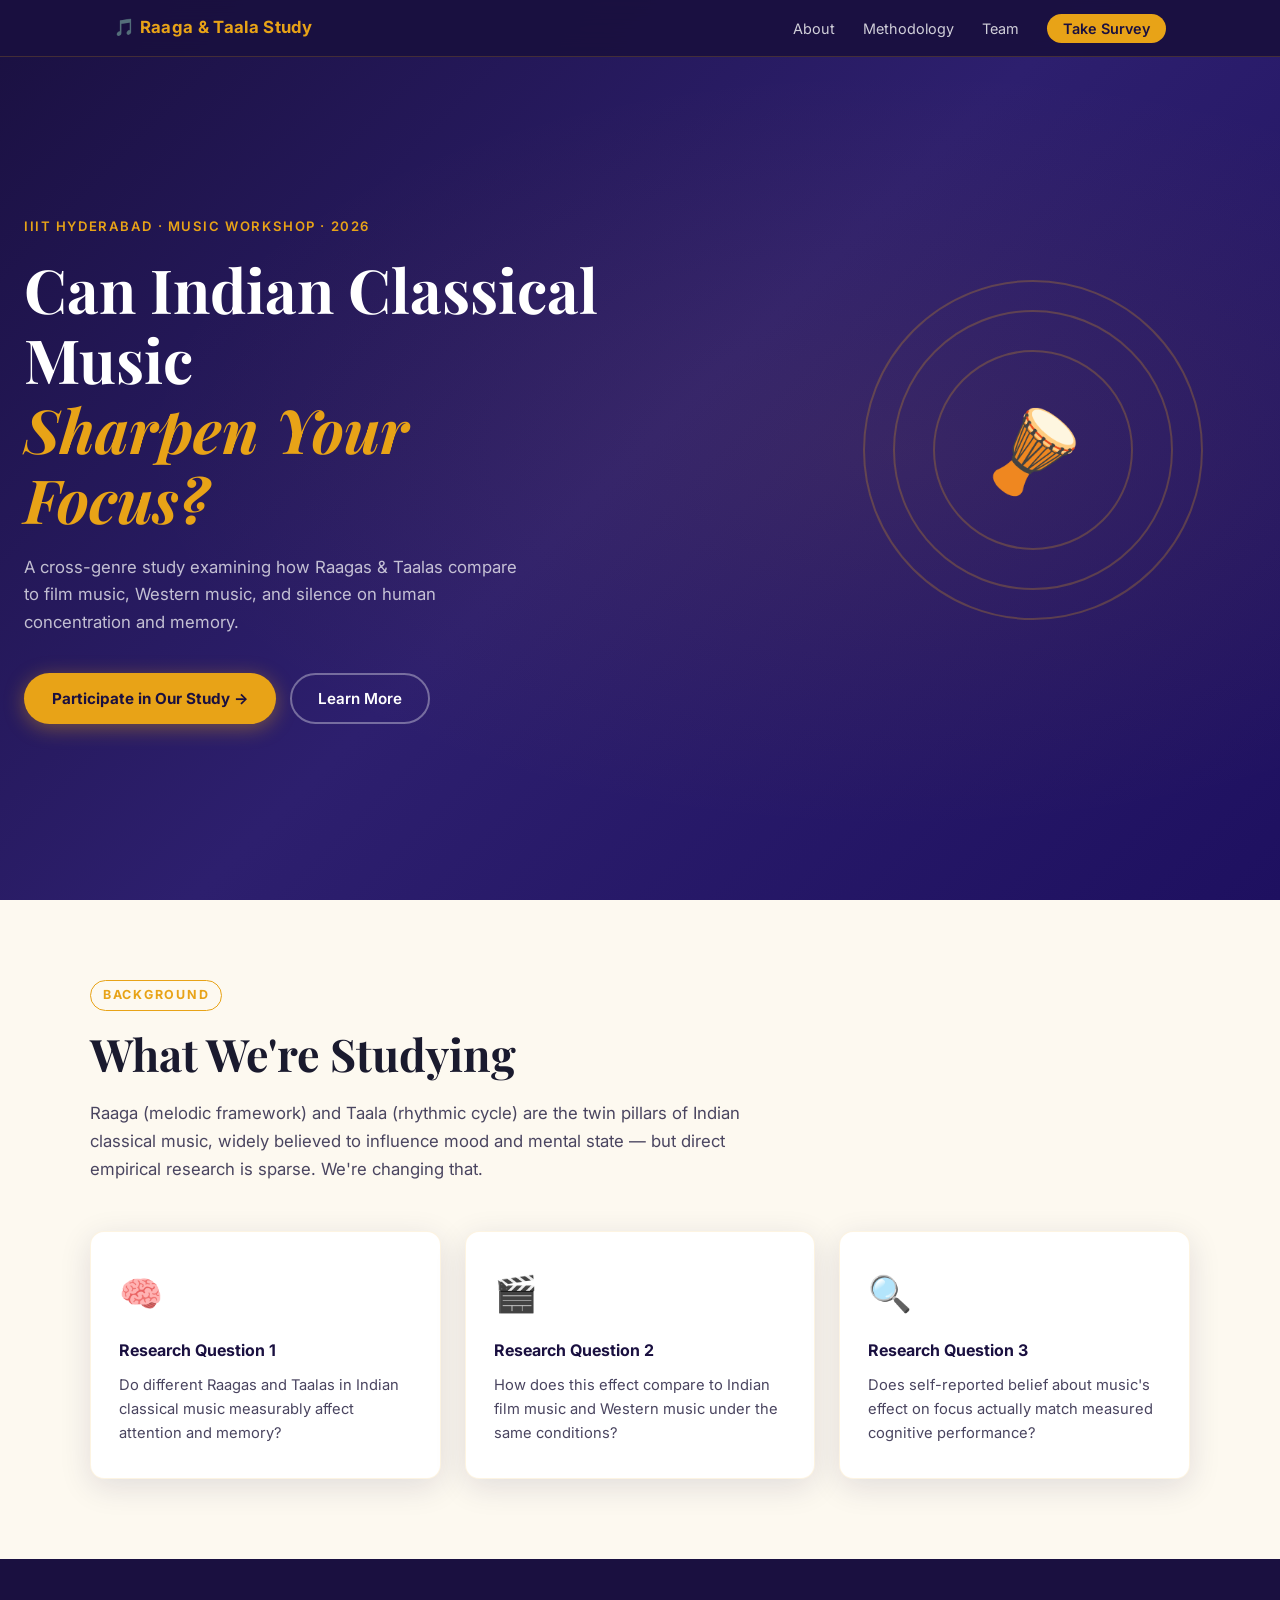
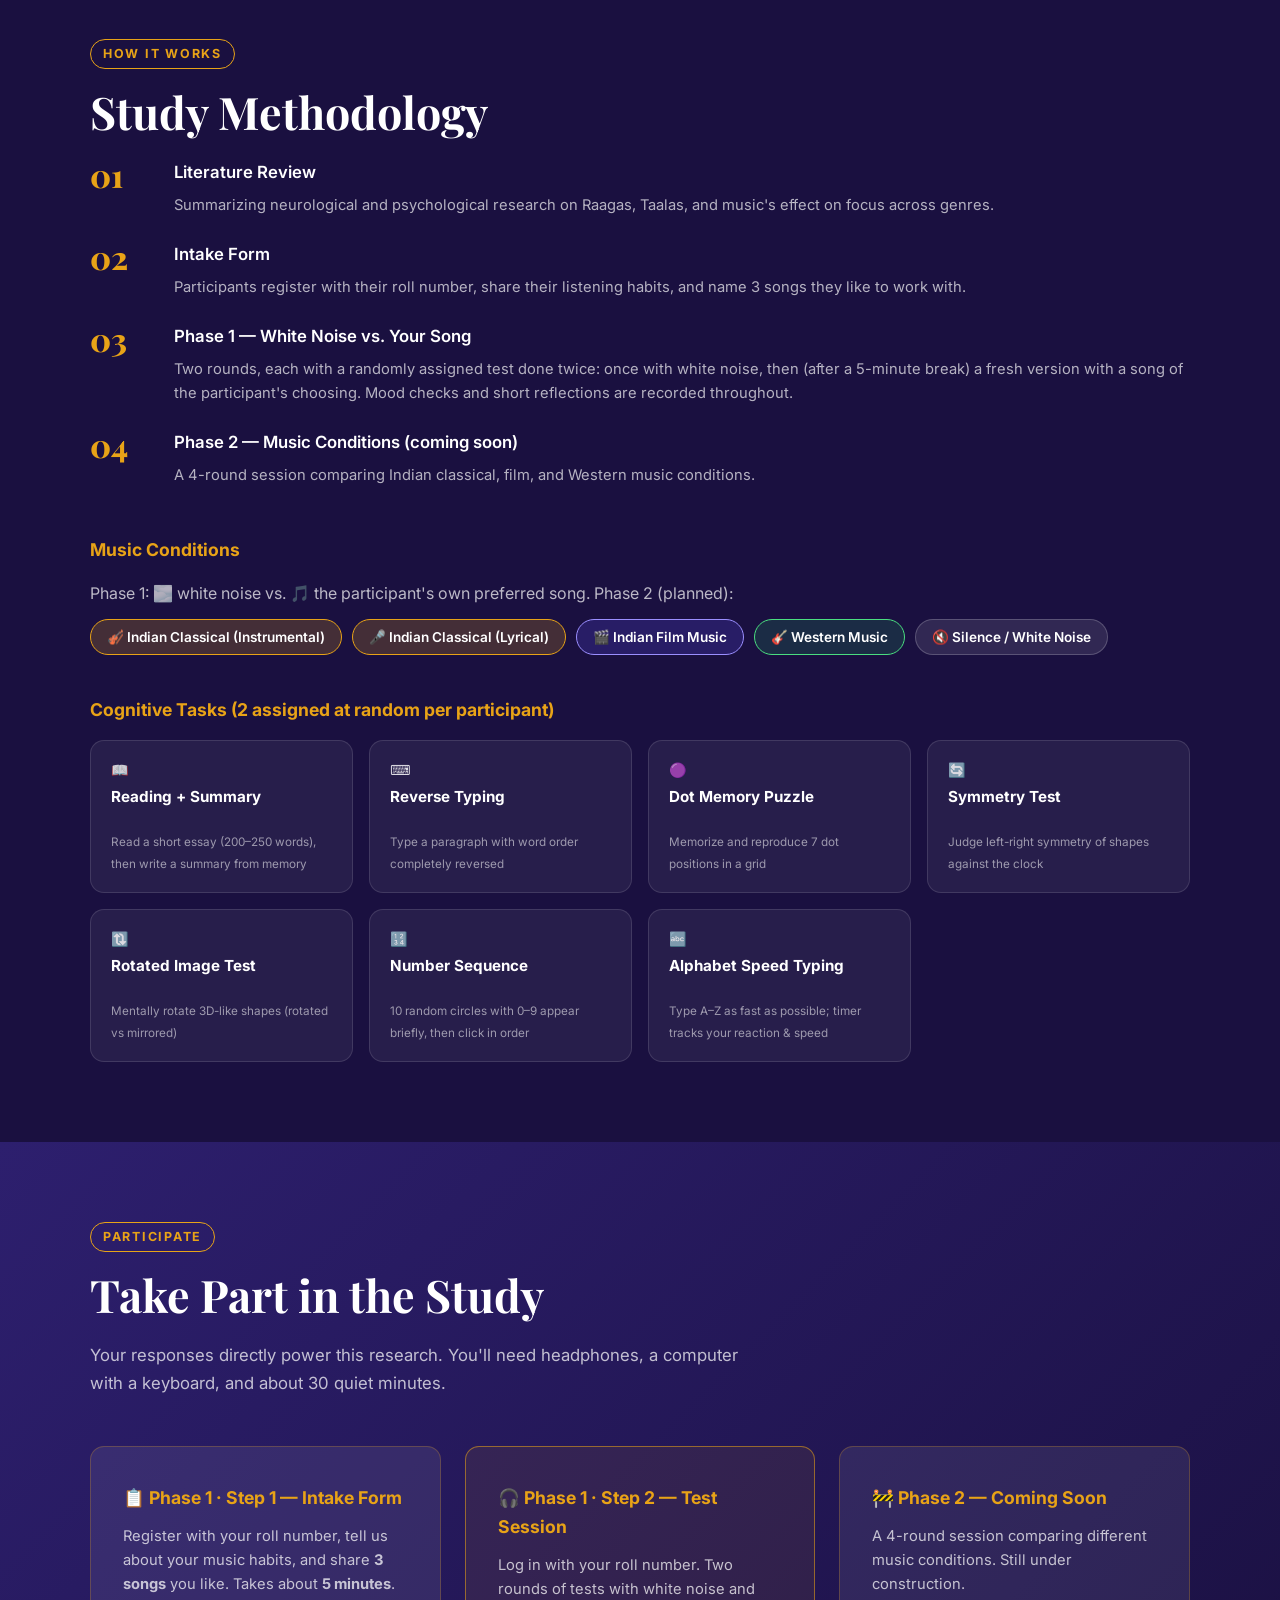
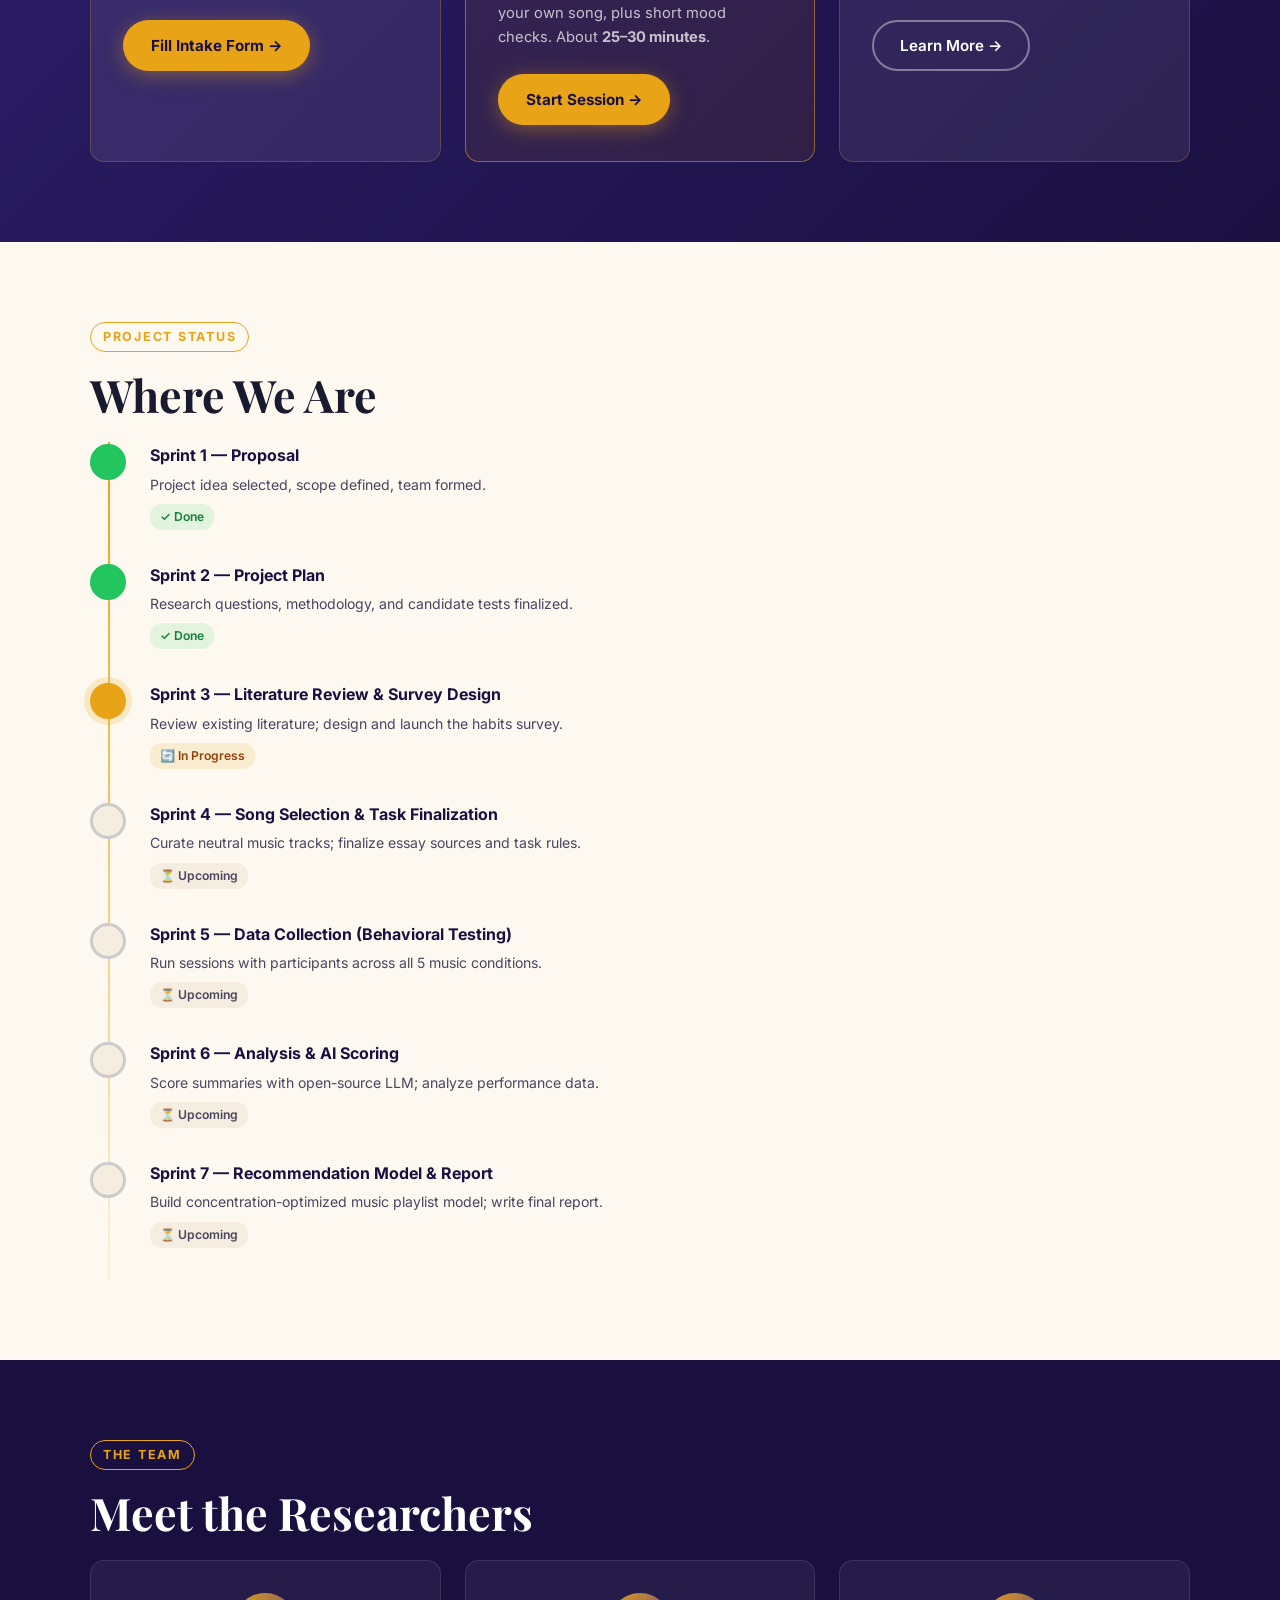
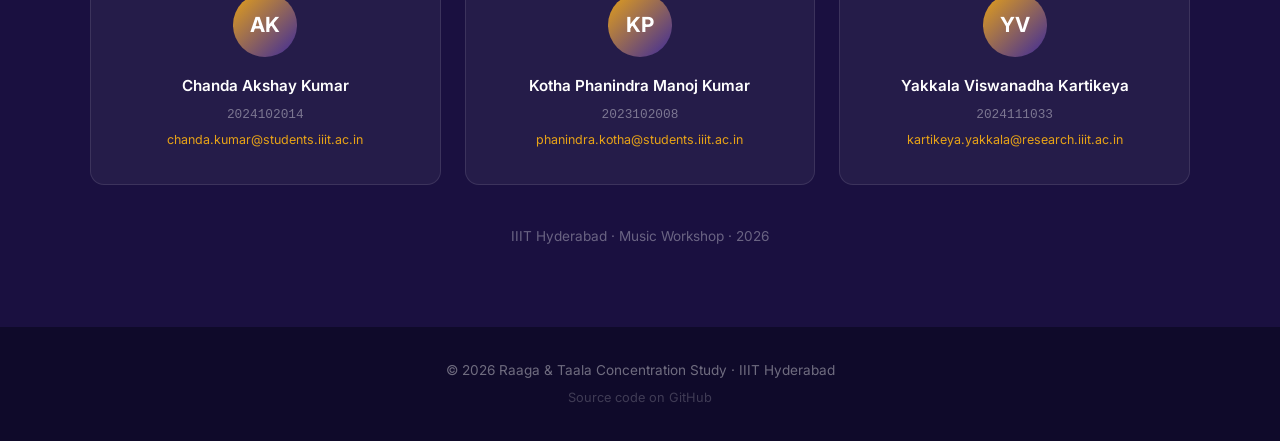
==== index.html @ f6e5bb6c "updated" ====
<!DOCTYPE html>
<html lang="en">
<head>
  <meta charset="UTF-8" />
  <meta name="viewport" content="width=device-width, initial-scale=1.0" />
  <title>Raaga & Taala — Music & Concentration Study</title>
  <link rel="stylesheet" href="style.css" />
  <link rel="preconnect" href="https://fonts.googleapis.com" />
  <link href="https://fonts.googleapis.com/css2?family=Inter:wght@300;400;500;600;700&family=Playfair+Display:ital,wght@0,700;1,400&display=swap" rel="stylesheet" />
</head>
<body>

  <!-- NAV -->
  <nav id="navbar">
    <div class="nav-inner">
      <span class="nav-logo">🎵 Raaga &amp; Taala Study</span>
      <ul class="nav-links">
        <li><a href="#about">About</a></li>
        <li><a href="#methodology">Methodology</a></li>
        <li><a href="#team">Team</a></li>
        <li><a href="#survey" class="btn-nav">Take Survey</a></li>
      </ul>
      <button class="hamburger" id="hamburger" aria-label="Toggle menu">☰</button>
    </div>
  </nav>

  <!-- HERO -->
  <header class="hero">
    <div class="hero-bg"></div>
    <div class="hero-content">
      <p class="hero-tag">IIIT Hyderabad · Music Workshop · 2026</p>
      <h1>Can Indian Classical Music<br><em>Sharpen Your Focus?</em></h1>
      <p class="hero-sub">A cross-genre study examining how Raagas &amp; Taalas compare to film music, Western music, and silence on human concentration and memory.</p>
      <div class="hero-btns">
        <a href="#survey" class="btn-primary">Participate in Our Study →</a>
        <a href="#about" class="btn-outline">Learn More</a>
      </div>
    </div>
    <div class="hero-visual">
      <div class="wave-ring r1"></div>
      <div class="wave-ring r2"></div>
      <div class="wave-ring r3"></div>
      <span class="hero-icon">🪘</span>
    </div>
  </header>

  <!-- ABOUT -->
  <section id="about" class="section section-light">
    <div class="container">
      <span class="section-tag">Background</span>
      <h2>What We're Studying</h2>
      <p class="section-intro">Raaga (melodic framework) and Taala (rhythmic cycle) are the twin pillars of Indian classical music, widely believed to influence mood and mental state — but direct empirical research is sparse. We're changing that.</p>
      <div class="cards-3">
        <div class="card">
          <div class="card-icon">🧠</div>
          <h3>Research Question 1</h3>
          <p>Do different Raagas and Taalas in Indian classical music measurably affect attention and memory?</p>
        </div>
        <div class="card">
          <div class="card-icon">🎬</div>
          <h3>Research Question 2</h3>
          <p>How does this effect compare to Indian film music and Western music under the same conditions?</p>
        </div>
        <div class="card">
          <div class="card-icon">🔍</div>
          <h3>Research Question 3</h3>
          <p>Does self-reported belief about music's effect on focus actually match measured cognitive performance?</p>
        </div>
      </div>
    </div>
  </section>

  <!-- METHODOLOGY -->
  <section id="methodology" class="section section-dark">
    <div class="container">
      <span class="section-tag">How It Works</span>
      <h2>Study Methodology</h2>
      <div class="method-steps">
        <div class="step">
          <div class="step-num">01</div>
          <div class="step-body">
            <h3>Literature Review</h3>
            <p>Summarizing neurological and psychological research on Raagas, Taalas, and music's effect on focus across genres.</p>
          </div>
        </div>
        <div class="step">
          <div class="step-num">02</div>
          <div class="step-body">
            <h3>Intake Form</h3>
            <p>Participants register with their roll number, share their listening habits, and name 3 songs they like to work with.</p>
          </div>
        </div>
        <div class="step">
          <div class="step-num">03</div>
          <div class="step-body">
            <h3>Phase 1 — White Noise vs. Your Song</h3>
            <p>Two rounds, each with a randomly assigned test done twice: once with white noise, then (after a 5-minute break) a fresh version with a song of the participant's choosing. Mood checks and short reflections are recorded throughout.</p>
          </div>
        </div>
        <div class="step">
          <div class="step-num">04</div>
          <div class="step-body">
            <h3>Phase 2 — Music Conditions (coming soon)</h3>
            <p>A 4-round session comparing Indian classical, film, and Western music conditions.</p>
          </div>
        </div>
      </div>

      <h3 class="sub-heading">Music Conditions</h3>
      <p style="opacity:0.7;margin-bottom:12px;">Phase 1: 🌫️ white noise vs. 🎵 the participant's own preferred song. Phase 2 (planned):</p>
      <div class="tags-row">
        <span class="tag tag-indian">🎻 Indian Classical (Instrumental)</span>
        <span class="tag tag-indian">🎤 Indian Classical (Lyrical)</span>
        <span class="tag tag-film">🎬 Indian Film Music</span>
        <span class="tag tag-western">🎸 Western Music</span>
        <span class="tag tag-silence">🔇 Silence / White Noise</span>
      </div>

      <h3 class="sub-heading">Cognitive Tasks (2 assigned at random per participant)</h3>
      <div class="tasks-grid">
        <div class="task-card">📖 <strong>Reading + Summary</strong><br><small>Read a short essay (200–250 words), then write a summary from memory</small></div>
        <div class="task-card">⌨️ <strong>Reverse Typing</strong><br><small>Type a paragraph with word order completely reversed</small></div>
        <div class="task-card">🟣 <strong>Dot Memory Puzzle</strong><br><small>Memorize and reproduce 7 dot positions in a grid</small></div>
        <div class="task-card">🔄 <strong>Symmetry Test</strong><br><small>Judge left-right symmetry of shapes against the clock</small></div>
        <div class="task-card">🔃 <strong>Rotated Image Test</strong><br><small>Mentally rotate 3D-like shapes (rotated vs mirrored)</small></div>
        <div class="task-card">🔢 <strong>Number Sequence</strong><br><small>10 random circles with 0–9 appear briefly, then click in order</small></div>
        <div class="task-card">🔤 <strong>Alphabet Speed Typing</strong><br><small>Type A–Z as fast as possible; timer tracks your reaction & speed</small></div>
      </div>
    </div>
  </section>

  <!-- SURVEY CTA -->
  <section id="survey" class="section section-accent">
    <div class="container">
      <span class="section-tag">Participate</span>
      <h2>Take Part in the Study</h2>
      <p class="section-intro">Your responses directly power this research. You'll need headphones, a computer with a keyboard, and about 30 quiet minutes.</p>
      <div class="survey-split">
        <div class="survey-box">
          <h3>📋 Phase 1 · Step 1 — Intake Form</h3>
          <p>Register with your roll number, tell us about your music habits, and share <strong>3 songs</strong> you like. Takes about <strong>5 minutes</strong>.</p>
          <a href="intake.html" class="btn-primary">Fill Intake Form →</a>
        </div>
        <div class="survey-box" style="border-color:rgba(232,163,23,0.55);background:rgba(232,163,23,0.08);">
          <h3>🎧 Phase 1 · Step 2 — Test Session</h3>
          <p>Log in with your roll number. Two rounds of tests with white noise and your own song, plus short mood checks. About <strong>25–30 minutes</strong>.</p>
          <a href="session.html" class="btn-primary">Start Session →</a>
        </div>
        <div class="survey-box">
          <h3>🚧 Phase 2 — Coming Soon</h3>
          <p>A 4-round session comparing different music conditions. Still under construction.</p>
          <a href="phase2.html" class="btn-outline">Learn More →</a>
        </div>
      </div>
    </div>
  </section>

  <!-- PROGRESS / TIMELINE -->
  <section id="progress" class="section section-light">
    <div class="container">
      <span class="section-tag">Project Status</span>
      <h2>Where We Are</h2>
      <div class="timeline">
        <div class="tl-item done">
          <div class="tl-dot"></div>
          <div class="tl-content">
            <h4>Sprint 1 — Proposal</h4>
            <p>Project idea selected, scope defined, team formed.</p>
            <span class="tl-badge done-badge">✓ Done</span>
          </div>
        </div>
        <div class="tl-item done">
          <div class="tl-dot"></div>
          <div class="tl-content">
            <h4>Sprint 2 — Project Plan</h4>
            <p>Research questions, methodology, and candidate tests finalized.</p>
            <span class="tl-badge done-badge">✓ Done</span>
          </div>
        </div>
        <div class="tl-item active">
          <div class="tl-dot"></div>
          <div class="tl-content">
            <h4>Sprint 3 — Literature Review &amp; Survey Design</h4>
            <p>Review existing literature; design and launch the habits survey.</p>
            <span class="tl-badge active-badge">🔄 In Progress</span>
          </div>
        </div>
        <div class="tl-item">
          <div class="tl-dot"></div>
          <div class="tl-content">
            <h4>Sprint 4 — Song Selection &amp; Task Finalization</h4>
            <p>Curate neutral music tracks; finalize essay sources and task rules.</p>
            <span class="tl-badge">⏳ Upcoming</span>
          </div>
        </div>
        <div class="tl-item">
          <div class="tl-dot"></div>
          <div class="tl-content">
            <h4>Sprint 5 — Data Collection (Behavioral Testing)</h4>
            <p>Run sessions with participants across all 5 music conditions.</p>
            <span class="tl-badge">⏳ Upcoming</span>
          </div>
        </div>
        <div class="tl-item">
          <div class="tl-dot"></div>
          <div class="tl-content">
            <h4>Sprint 6 — Analysis &amp; AI Scoring</h4>
            <p>Score summaries with open-source LLM; analyze performance data.</p>
            <span class="tl-badge">⏳ Upcoming</span>
          </div>
        </div>
        <div class="tl-item">
          <div class="tl-dot"></div>
          <div class="tl-content">
            <h4>Sprint 7 — Recommendation Model &amp; Report</h4>
            <p>Build concentration-optimized music playlist model; write final report.</p>
            <span class="tl-badge">⏳ Upcoming</span>
          </div>
        </div>
      </div>
    </div>
  </section>

  <!-- TEAM -->
  <section id="team" class="section section-dark">
    <div class="container">
      <span class="section-tag">The Team</span>
      <h2>Meet the Researchers</h2>
      <div class="team-grid">
        <div class="team-card">
          <div class="team-avatar">AK</div>
          <h3>Chanda Akshay Kumar</h3>
          <p class="team-id">2024102014</p>
          <a href="mailto:chanda.kumar@students.iiit.ac.in" class="team-mail">chanda.kumar@students.iiit.ac.in</a>
        </div>
        <div class="team-card">
          <div class="team-avatar">KP</div>
          <h3>Kotha Phanindra Manoj Kumar</h3>
          <p class="team-id">2023102008</p>
          <a href="mailto:phanindra.kotha@students.iiit.ac.in" class="team-mail">phanindra.kotha@students.iiit.ac.in</a>
        </div>
        <div class="team-card">
          <div class="team-avatar">YV</div>
          <h3>Yakkala Viswanadha Kartikeya</h3>
          <p class="team-id">2024111033</p>
          <a href="mailto:kartikeya.yakkala@research.iiit.ac.in" class="team-mail">kartikeya.yakkala@research.iiit.ac.in</a>
        </div>
      </div>
      <p class="affiliation">IIIT Hyderabad · Music Workshop · 2026</p>
    </div>
  </section>

  <!-- FOOTER -->
  <footer>
    <p>© 2026 Raaga &amp; Taala Concentration Study · IIIT Hyderabad</p>
    <p style="margin-top:6px;opacity:0.5;font-size:0.8rem;">Source code on <a href="https://github.com/akshaybunny18/raaga-taala-study" style="color:inherit">GitHub</a></p>
  </footer>

  <script src="main.js"></script>
</body>
</html>
---- style.css ----
/* ===============================================================
   Raaga & Taala Study — Main Stylesheet
   =============================================================== */

:root {
  --gold: #e8a317;
  --gold-light: #f5c842;
  --indigo: #1a1040;
  --indigo-mid: #2d1f6e;
  --indigo-light: #3d2a9a;
  --cream: #fdf9f0;
  --cream2: #f5ede0;
  --text-dark: #1a1a2e;
  --text-mid: #4a4560;
  --text-light: #8a8aaa;
  --white: #ffffff;
  --success: #22c55e;
  --radius: 14px;
  --shadow: 0 8px 32px rgba(26,16,64,0.12);
}

*, *::before, *::after { box-sizing: border-box; margin: 0; padding: 0; }

html { scroll-behavior: smooth; }

body {
  font-family: 'Inter', system-ui, sans-serif;
  background: var(--cream);
  color: var(--text-dark);
  line-height: 1.65;
  overflow-x: hidden;
}

/* ---- NAV ---- */
#navbar {
  position: fixed; top: 0; left: 0; right: 0; z-index: 1000;
  background: rgba(26,16,64,0.95);
  backdrop-filter: blur(12px);
  border-bottom: 1px solid rgba(232,163,23,0.2);
}
.nav-inner {
  max-width: 1100px; margin: 0 auto;
  display: flex; align-items: center; justify-content: space-between;
  padding: 14px 24px;
}
.nav-logo { color: var(--gold); font-weight: 700; font-size: 1.05rem; letter-spacing: 0.02em; }
.nav-links { display: flex; gap: 28px; list-style: none; }
.nav-links a { color: rgba(255,255,255,0.8); text-decoration: none; font-size: 0.9rem; transition: color 0.2s; }
.nav-links a:hover { color: var(--gold); }
.btn-nav {
  background: var(--gold); color: var(--indigo) !important;
  padding: 6px 16px; border-radius: 20px; font-weight: 600;
}
.btn-nav:hover { background: var(--gold-light) !important; }
.hamburger { display: none; background: none; border: none; color: white; font-size: 1.5rem; cursor: pointer; }

/* ---- HERO ---- */
.hero {
  min-height: 100vh;
  display: flex; align-items: center;
  background: linear-gradient(135deg, var(--indigo) 0%, var(--indigo-mid) 50%, #1e1060 100%);
  padding: 100px 24px 60px;
  position: relative; overflow: hidden;
}
.hero-bg {
  position: absolute; inset: 0;
  background: radial-gradient(ellipse at 70% 50%, rgba(232,163,23,0.08) 0%, transparent 60%);
}
.hero-content { max-width: 580px; position: relative; z-index: 2; }
.hero-tag { color: var(--gold); font-size: 0.82rem; font-weight: 600; letter-spacing: 0.12em; text-transform: uppercase; margin-bottom: 16px; }
.hero h1 {
  font-family: 'Playfair Display', serif;
  font-size: clamp(2.4rem, 5vw, 3.8rem);
  color: var(--white); line-height: 1.15; margin-bottom: 20px;
}
.hero h1 em { color: var(--gold); font-style: italic; }
.hero-sub { color: rgba(255,255,255,0.72); font-size: 1.05rem; margin-bottom: 36px; max-width: 500px; }
.hero-btns { display: flex; gap: 14px; flex-wrap: wrap; }
.btn-primary {
  display: inline-block;
  background: var(--gold); color: var(--indigo);
  padding: 13px 28px; border-radius: 40px;
  font-weight: 700; text-decoration: none; font-size: 0.95rem;
  transition: transform 0.2s, box-shadow 0.2s;
  box-shadow: 0 4px 20px rgba(232,163,23,0.4);
}
.btn-primary:hover { transform: translateY(-2px); box-shadow: 0 8px 30px rgba(232,163,23,0.5); }
.btn-outline {
  display: inline-block;
  border: 2px solid rgba(255,255,255,0.35); color: var(--white);
  padding: 11px 26px; border-radius: 40px;
  font-weight: 600; text-decoration: none; font-size: 0.95rem;
  transition: border-color 0.2s, background 0.2s;
}
.btn-outline:hover { border-color: var(--gold); background: rgba(232,163,23,0.1); }

/* Animated rings */
.hero-visual {
  position: absolute; right: 6%; top: 50%; transform: translateY(-50%);
  width: 340px; height: 340px;
  display: flex; align-items: center; justify-content: center;
  z-index: 1;
}
.wave-ring {
  position: absolute; border-radius: 50%; border: 2px solid rgba(232,163,23,0.25);
  animation: pulse 3s ease-in-out infinite;
}
.r1 { width: 200px; height: 200px; animation-delay: 0s; }
.r2 { width: 280px; height: 280px; animation-delay: 0.8s; }
.r3 { width: 340px; height: 340px; animation-delay: 1.6s; }
@keyframes pulse {
  0%, 100% { opacity: 0.6; transform: scale(1); }
  50% { opacity: 0.2; transform: scale(1.04); }
}
.hero-icon { font-size: 5rem; position: relative; z-index: 2; }

/* ---- SECTIONS ---- */
.section { padding: 80px 24px; }
.section-light { background: var(--cream); }
.section-dark { background: var(--indigo); color: var(--white); }
.section-accent { background: linear-gradient(135deg, var(--indigo-mid), var(--indigo)); color: var(--white); }
.container { max-width: 1100px; margin: 0 auto; }

.section-tag {
  display: inline-block;
  color: var(--gold); font-size: 0.78rem; font-weight: 700;
  letter-spacing: 0.14em; text-transform: uppercase;
  border: 1px solid var(--gold); padding: 4px 12px; border-radius: 20px;
  margin-bottom: 16px;
}
h2 {
  font-family: 'Playfair Display', serif;
  font-size: clamp(1.8rem, 3.5vw, 2.8rem);
  margin-bottom: 20px; line-height: 1.2;
}
.section-dark h2, .section-accent h2 { color: var(--white); }
.section-intro { font-size: 1.05rem; color: var(--text-mid); max-width: 680px; margin-bottom: 48px; }
.section-dark .section-intro, .section-accent .section-intro { color: rgba(255,255,255,0.72); }

/* ---- CARDS ---- */
.cards-3 { display: grid; grid-template-columns: repeat(auto-fit, minmax(260px,1fr)); gap: 24px; }
.card {
  background: var(--white); border-radius: var(--radius);
  padding: 32px 28px; box-shadow: var(--shadow);
  transition: transform 0.2s, box-shadow 0.2s;
  border: 1px solid rgba(232,163,23,0.12);
}
.card:hover { transform: translateY(-4px); box-shadow: 0 16px 48px rgba(26,16,64,0.16); }
.card-icon { font-size: 2.2rem; margin-bottom: 14px; }
.card h3 { font-size: 1rem; font-weight: 700; margin-bottom: 10px; color: var(--indigo); }
.card p { font-size: 0.92rem; color: var(--text-mid); }

/* ---- METHODOLOGY ---- */
.method-steps { display: flex; flex-direction: column; gap: 24px; margin-bottom: 48px; }
.step { display: flex; gap: 24px; align-items: flex-start; }
.step-num {
  font-size: 2rem; font-weight: 800; color: var(--gold);
  font-family: 'Playfair Display', serif; min-width: 60px; line-height: 1;
}
.step-body h3 { color: var(--white); font-size: 1.05rem; margin-bottom: 6px; font-weight: 600; }
.step-body p { color: rgba(255,255,255,0.68); font-size: 0.92rem; }
.sub-heading { font-size: 1.1rem; font-weight: 700; color: var(--gold); margin-bottom: 16px; margin-top: 40px; }

/* Tags row */
.tags-row { display: flex; flex-wrap: wrap; gap: 10px; margin-bottom: 12px; }
.tag {
  padding: 6px 16px; border-radius: 20px; font-size: 0.85rem;
  font-weight: 600; border: 1px solid rgba(255,255,255,0.2);
  color: var(--white);
}
.tag-indian { background: rgba(232,163,23,0.2); border-color: var(--gold); }
.tag-film { background: rgba(96,80,255,0.2); border-color: #9b8fff; }
.tag-western { background: rgba(34,197,94,0.15); border-color: #4ade80; }
.tag-silence { background: rgba(255,255,255,0.1); }

/* Tasks grid */
.tasks-grid { display: grid; grid-template-columns: repeat(auto-fit, minmax(220px,1fr)); gap: 16px; }
.task-card {
  background: rgba(255,255,255,0.06); border: 1px solid rgba(255,255,255,0.12);
  border-radius: var(--radius); padding: 18px 20px;
  color: rgba(255,255,255,0.85); font-size: 0.88rem; line-height: 1.55;
}
.task-card strong { display: block; margin-top: 4px; color: var(--white); font-size: 0.95rem; }
.task-card small { color: rgba(255,255,255,0.55); }

/* ---- SURVEY SECTION ---- */
.survey-split { display: grid; grid-template-columns: repeat(auto-fit, minmax(300px,1fr)); gap: 24px; margin-top: 32px; }
.survey-box {
  background: rgba(255,255,255,0.08); border: 1px solid rgba(232,163,23,0.25);
  border-radius: var(--radius); padding: 36px 32px;
}
.survey-box h3 { color: var(--gold); font-size: 1.1rem; margin-bottom: 12px; }
.survey-box p { color: rgba(255,255,255,0.72); font-size: 0.92rem; margin-bottom: 24px; }
.survey-box .btn-outline { border-color: rgba(255,255,255,0.4); }

/* ---- TIMELINE ---- */
.timeline { display: flex; flex-direction: column; gap: 0; position: relative; }
.timeline::before {
  content: ''; position: absolute; left: 18px; top: 0; bottom: 0;
  width: 2px; background: linear-gradient(to bottom, var(--gold), rgba(232,163,23,0.1));
}
.tl-item { display: flex; gap: 24px; padding: 0 0 32px 0; position: relative; }
.tl-dot {
  width: 36px; height: 36px; border-radius: 50%; flex-shrink: 0;
  background: var(--cream2); border: 3px solid #ccc;
  position: relative; z-index: 1; margin-top: 2px;
}
.tl-item.done .tl-dot { background: var(--success); border-color: var(--success); }
.tl-item.active .tl-dot { background: var(--gold); border-color: var(--gold); box-shadow: 0 0 0 6px rgba(232,163,23,0.2); }
.tl-content h4 { font-size: 1rem; font-weight: 700; color: var(--indigo); margin-bottom: 4px; }
.tl-content p { font-size: 0.88rem; color: var(--text-mid); }
.tl-badge {
  display: inline-block; margin-top: 8px;
  font-size: 0.76rem; font-weight: 600; padding: 3px 10px; border-radius: 12px;
  background: var(--cream2); color: var(--text-mid);
}
.done-badge { background: rgba(34,197,94,0.12); color: #15803d; }
.active-badge { background: rgba(232,163,23,0.15); color: #92400e; }

/* ---- TEAM ---- */
.team-grid { display: grid; grid-template-columns: repeat(auto-fit, minmax(220px,1fr)); gap: 24px; margin-top: 16px; }
.team-card {
  background: rgba(255,255,255,0.05); border: 1px solid rgba(255,255,255,0.1);
  border-radius: var(--radius); padding: 32px 24px; text-align: center;
  transition: transform 0.2s, background 0.2s;
}
.team-card:hover { transform: translateY(-4px); background: rgba(255,255,255,0.09); }
.team-avatar {
  width: 64px; height: 64px; border-radius: 50%;
  background: linear-gradient(135deg, var(--gold), var(--indigo-light));
  color: var(--white); font-weight: 700; font-size: 1.3rem;
  display: flex; align-items: center; justify-content: center;
  margin: 0 auto 16px;
}
.team-card h3 { color: var(--white); font-size: 0.95rem; font-weight: 600; margin-bottom: 6px; }
.team-id { color: rgba(255,255,255,0.4); font-size: 0.8rem; font-family: monospace; }
.team-mail { color: var(--gold); font-size: 0.78rem; text-decoration: none; word-break: break-all; }
.team-mail:hover { text-decoration: underline; }
.affiliation { text-align: center; margin-top: 40px; color: rgba(255,255,255,0.35); font-size: 0.85rem; }

/* ---- FOOTER ---- */
footer {
  background: #0f0a2a; color: rgba(255,255,255,0.4);
  text-align: center; padding: 32px 24px; font-size: 0.85rem;
}
footer a { color: var(--gold); text-decoration: none; }

/* ---- FORM PAGES ---- */
.form-page {
  min-height: 100vh;
  background: linear-gradient(135deg, var(--indigo) 0%, var(--indigo-mid) 100%);
  padding: 100px 24px 60px;
}
.form-container {
  max-width: 720px; margin: 0 auto;
  background: var(--white); border-radius: 20px;
  padding: 48px 48px; box-shadow: 0 24px 80px rgba(0,0,0,0.3);
}
.form-header { text-align: center; margin-bottom: 40px; }
.form-header .section-tag { margin-bottom: 12px; }
.form-header h2 { font-family: 'Playfair Display', serif; font-size: 2rem; color: var(--indigo); }
.form-header p { color: var(--text-mid); font-size: 0.92rem; margin-top: 8px; }

.form-group { margin-bottom: 28px; }
.form-group label {
  display: block; font-weight: 600; font-size: 0.92rem;
  color: var(--text-dark); margin-bottom: 10px;
}
.form-group .hint { font-size: 0.8rem; color: var(--text-light); font-weight: 400; display: block; margin-top: 2px; }
.form-group input[type="text"],
.form-group input[type="email"],
.form-group input[type="url"],
.form-group input[type="number"],
.form-group select,
.form-group textarea {
  width: 100%; padding: 12px 16px; border: 1.5px solid #e0ddf0;
  border-radius: 10px; font-family: inherit; font-size: 0.9rem;
  color: var(--text-dark); background: #fafafe;
  transition: border-color 0.2s, box-shadow 0.2s; outline: none;
}
.form-group input:focus, .form-group select:focus, .form-group textarea:focus {
  border-color: var(--indigo-light); box-shadow: 0 0 0 3px rgba(61,42,154,0.1);
}
.form-group textarea { min-height: 90px; resize: vertical; }

/* Radio / checkbox groups */
.radio-group, .checkbox-group { display: flex; flex-direction: column; gap: 10px; }
.radio-group label, .checkbox-group label {
  display: flex; align-items: center; gap: 10px;
  font-weight: 400; cursor: pointer; padding: 10px 14px;
  border: 1.5px solid #e0ddf0; border-radius: 10px;
  transition: border-color 0.2s, background 0.2s;
}
.radio-group label:hover, .checkbox-group label:hover { border-color: var(--indigo-light); background: rgba(61,42,154,0.04); }
.radio-group input, .checkbox-group input { accent-color: var(--indigo-light); width: 16px; height: 16px; }

/* Likert / slider */
.likert { display: flex; align-items: center; gap: 12px; }
.likert input[type="range"] { flex: 1; accent-color: var(--gold); }
.likert-labels { display: flex; justify-content: space-between; font-size: 0.78rem; color: var(--text-light); margin-top: 4px; }

/* Submit button */
.form-submit { text-align: center; margin-top: 36px; }
.btn-submit {
  background: var(--indigo); color: var(--white);
  border: none; padding: 14px 40px; border-radius: 40px;
  font-family: inherit; font-size: 1rem; font-weight: 700; cursor: pointer;
  transition: background 0.2s, transform 0.2s;
}
.btn-submit:hover { background: var(--indigo-light); transform: translateY(-2px); }

/* Success message */
.success-msg {
  display: none; background: rgba(34,197,94,0.1); border: 1px solid var(--success);
  border-radius: var(--radius); padding: 20px 24px; text-align: center;
  color: #15803d; font-weight: 600; margin-top: 24px;
}

/* ---- RESPONSIVE ---- */
@media (max-width: 768px) {
  .nav-links { display: none; }
  .hamburger { display: block; }
  .nav-links.open {
    display: flex; flex-direction: column; gap: 12px;
    position: fixed; top: 60px; left: 0; right: 0;
    background: var(--indigo); padding: 20px 24px;
    border-bottom: 1px solid rgba(232,163,23,0.2);
  }
  .hero { flex-direction: column; text-align: center; }
  .hero-visual { position: relative; transform: none; top: auto; right: auto; margin-top: 40px; width: 200px; height: 200px; }
  .r1 { width: 120px; height: 120px; }
  .r2 { width: 160px; height: 160px; }
  .r3 { width: 200px; height: 200px; }
  .hero-btns { justify-content: center; }
  .form-container { padding: 28px 20px; }
}
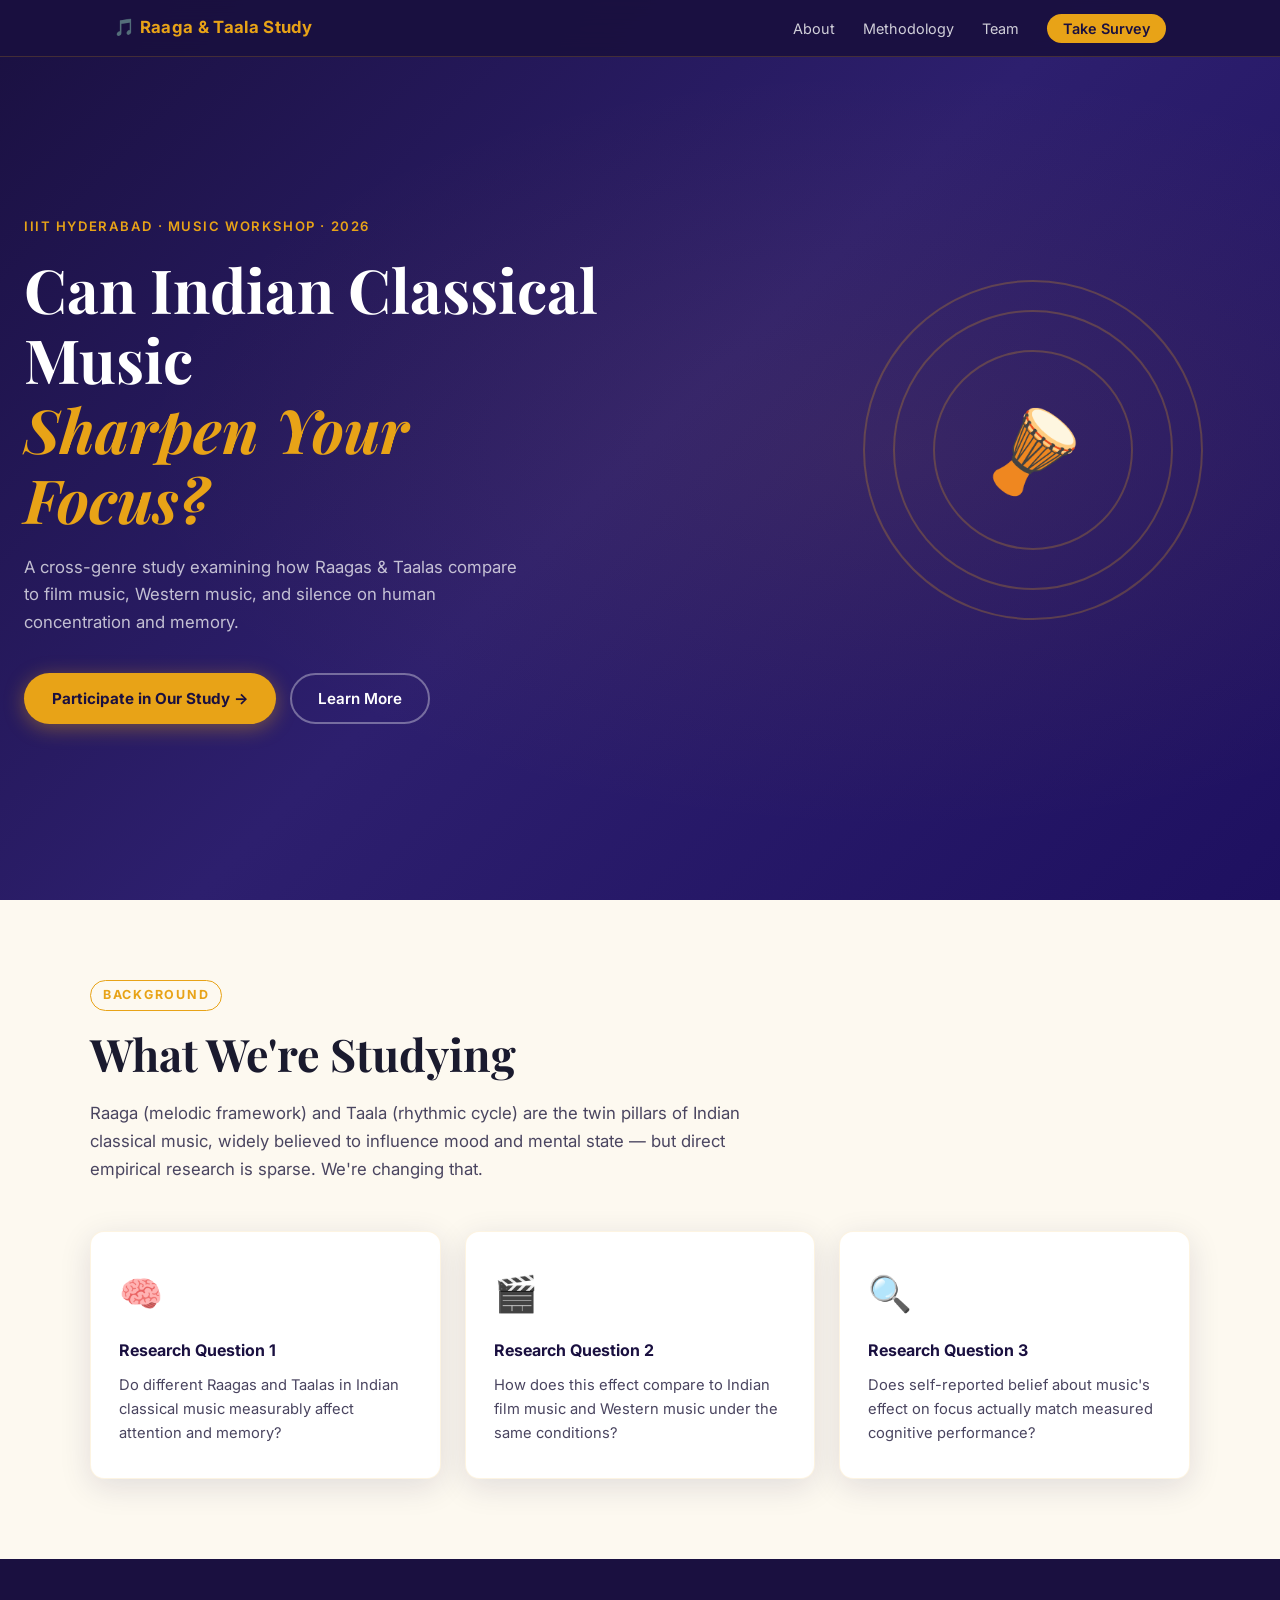
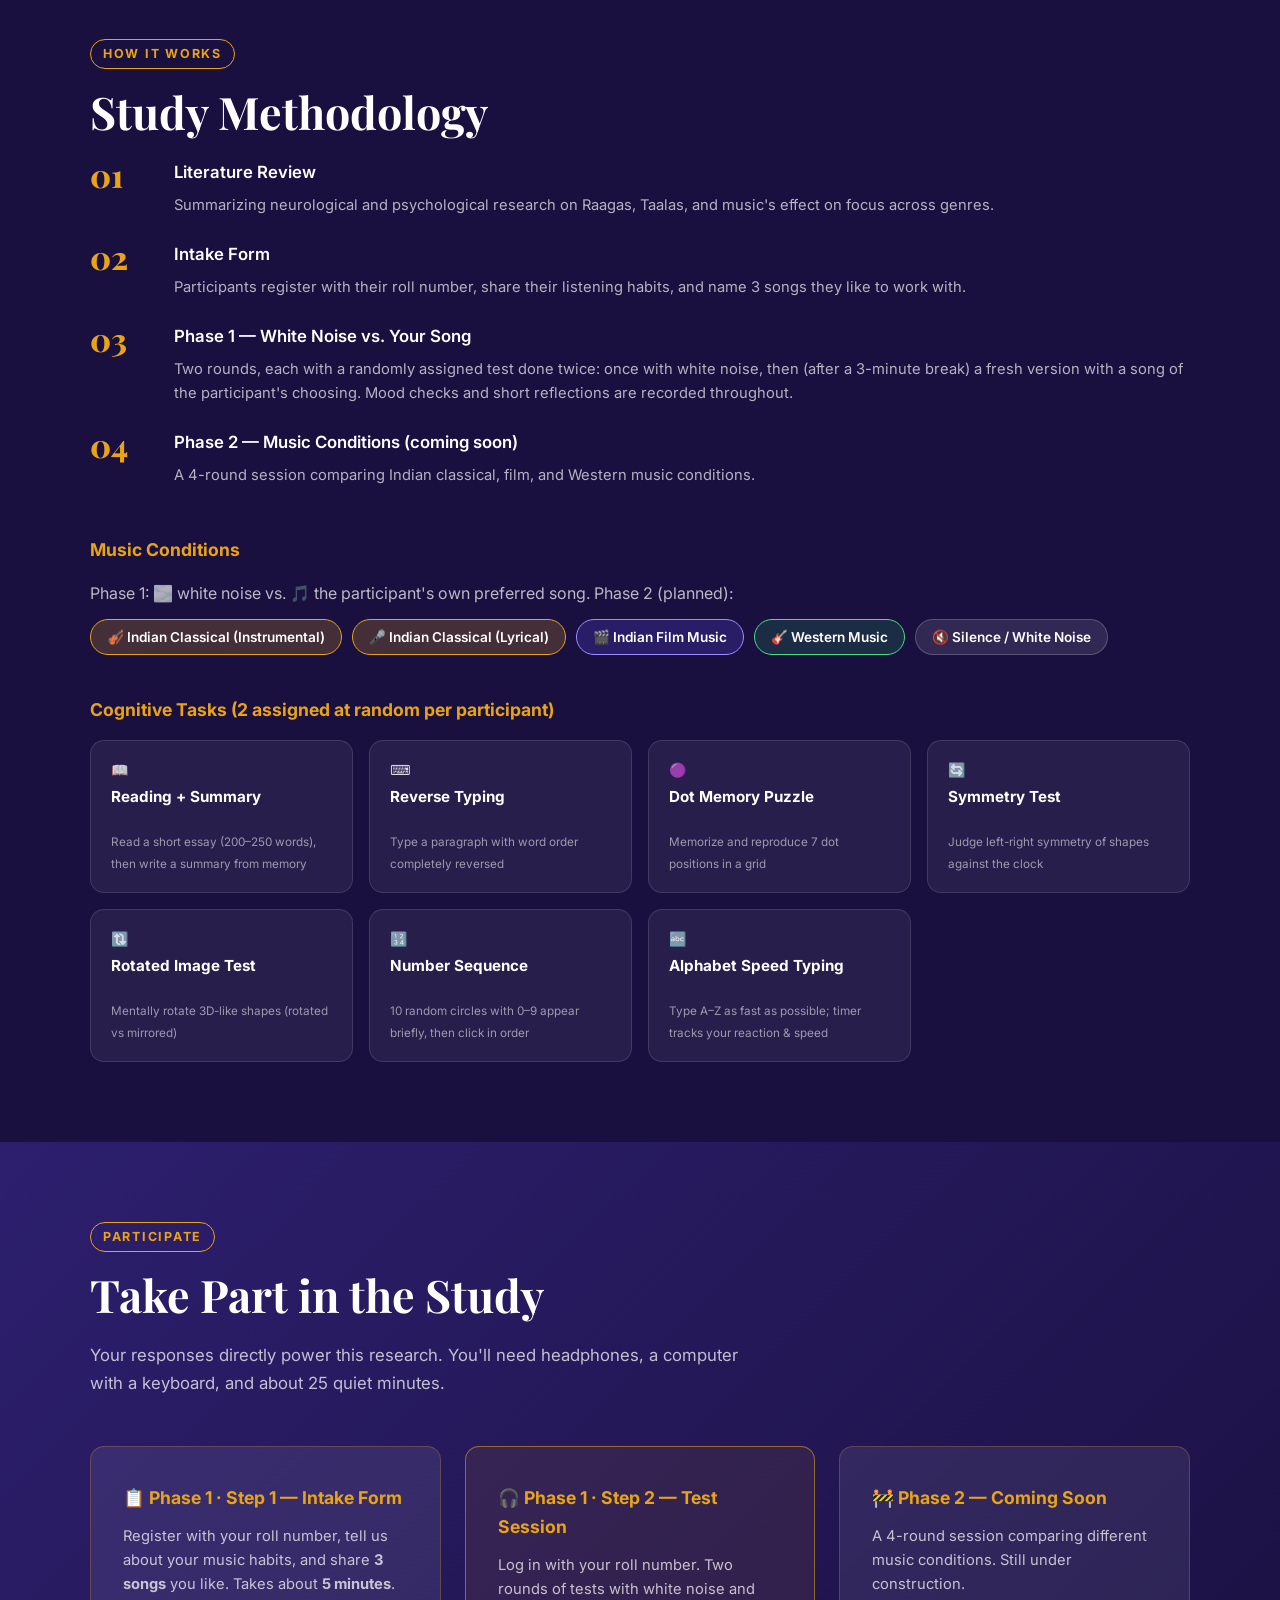
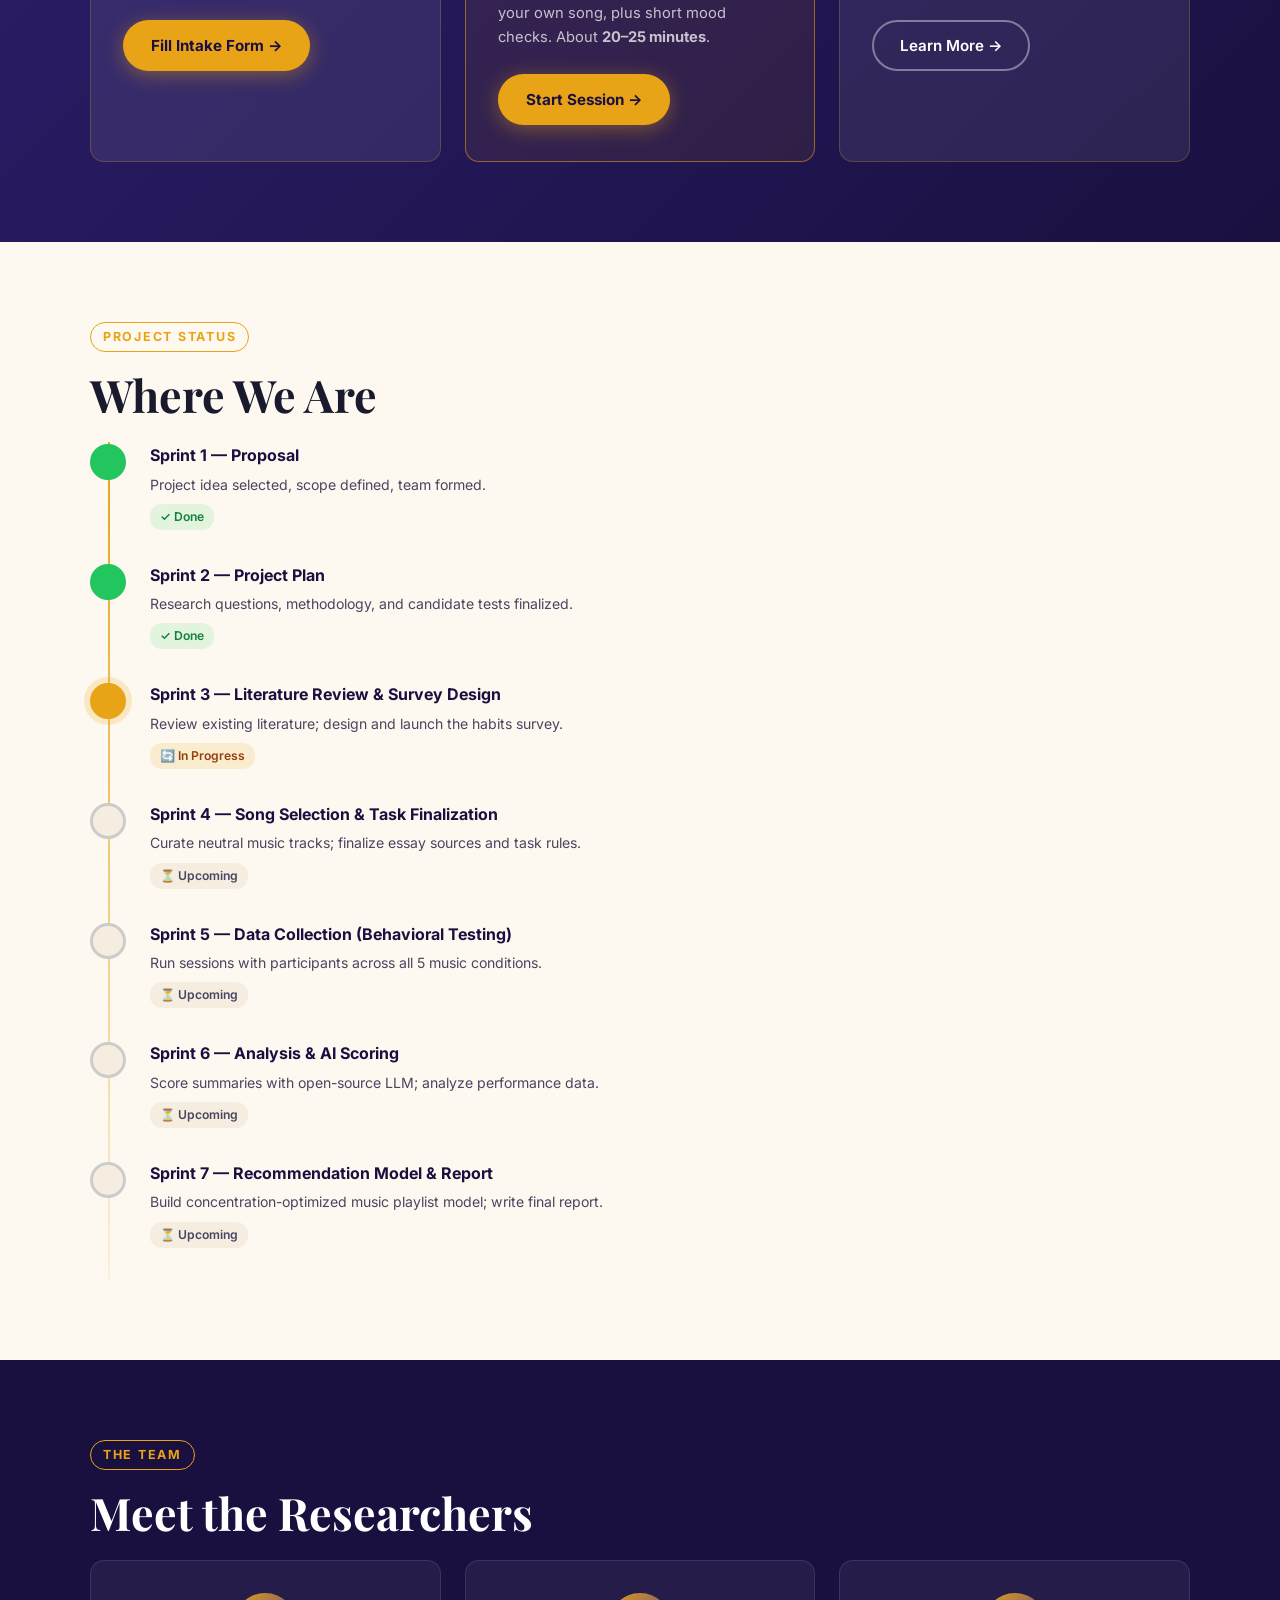
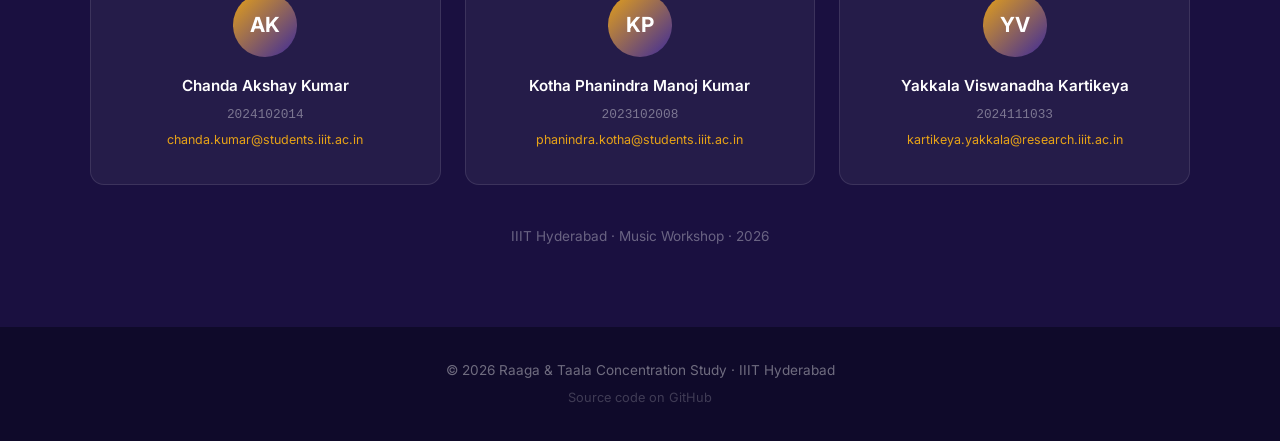
==== commit 02a5ddc7: "Update session duration and break times in HTML content" ====
--- a/index.html
+++ b/index.html
@@ -94,7 +94,7 @@
           <div class="step-num">03</div>
           <div class="step-body">
             <h3>Phase 1 — White Noise vs. Your Song</h3>
-            <p>Two rounds, each with a randomly assigned test done twice: once with white noise, then (after a 5-minute break) a fresh version with a song of the participant's choosing. Mood checks and short reflections are recorded throughout.</p>
+            <p>Two rounds, each with a randomly assigned test done twice: once with white noise, then (after a 3-minute break) a fresh version with a song of the participant's choosing. Mood checks and short reflections are recorded throughout.</p>
           </div>
         </div>
         <div class="step">
@@ -134,7 +134,7 @@
     <div class="container">
       <span class="section-tag">Participate</span>
       <h2>Take Part in the Study</h2>
-      <p class="section-intro">Your responses directly power this research. You'll need headphones, a computer with a keyboard, and about 30 quiet minutes.</p>
+      <p class="section-intro">Your responses directly power this research. You'll need headphones, a computer with a keyboard, and about 25 quiet minutes.</p>
       <div class="survey-split">
         <div class="survey-box">
           <h3>📋 Phase 1 · Step 1 — Intake Form</h3>
@@ -143,7 +143,7 @@
         </div>
         <div class="survey-box" style="border-color:rgba(232,163,23,0.55);background:rgba(232,163,23,0.08);">
           <h3>🎧 Phase 1 · Step 2 — Test Session</h3>
-          <p>Log in with your roll number. Two rounds of tests with white noise and your own song, plus short mood checks. About <strong>25–30 minutes</strong>.</p>
+          <p>Log in with your roll number. Two rounds of tests with white noise and your own song, plus short mood checks. About <strong>20–25 minutes</strong>.</p>
           <a href="session.html" class="btn-primary">Start Session →</a>
         </div>
         <div class="survey-box">
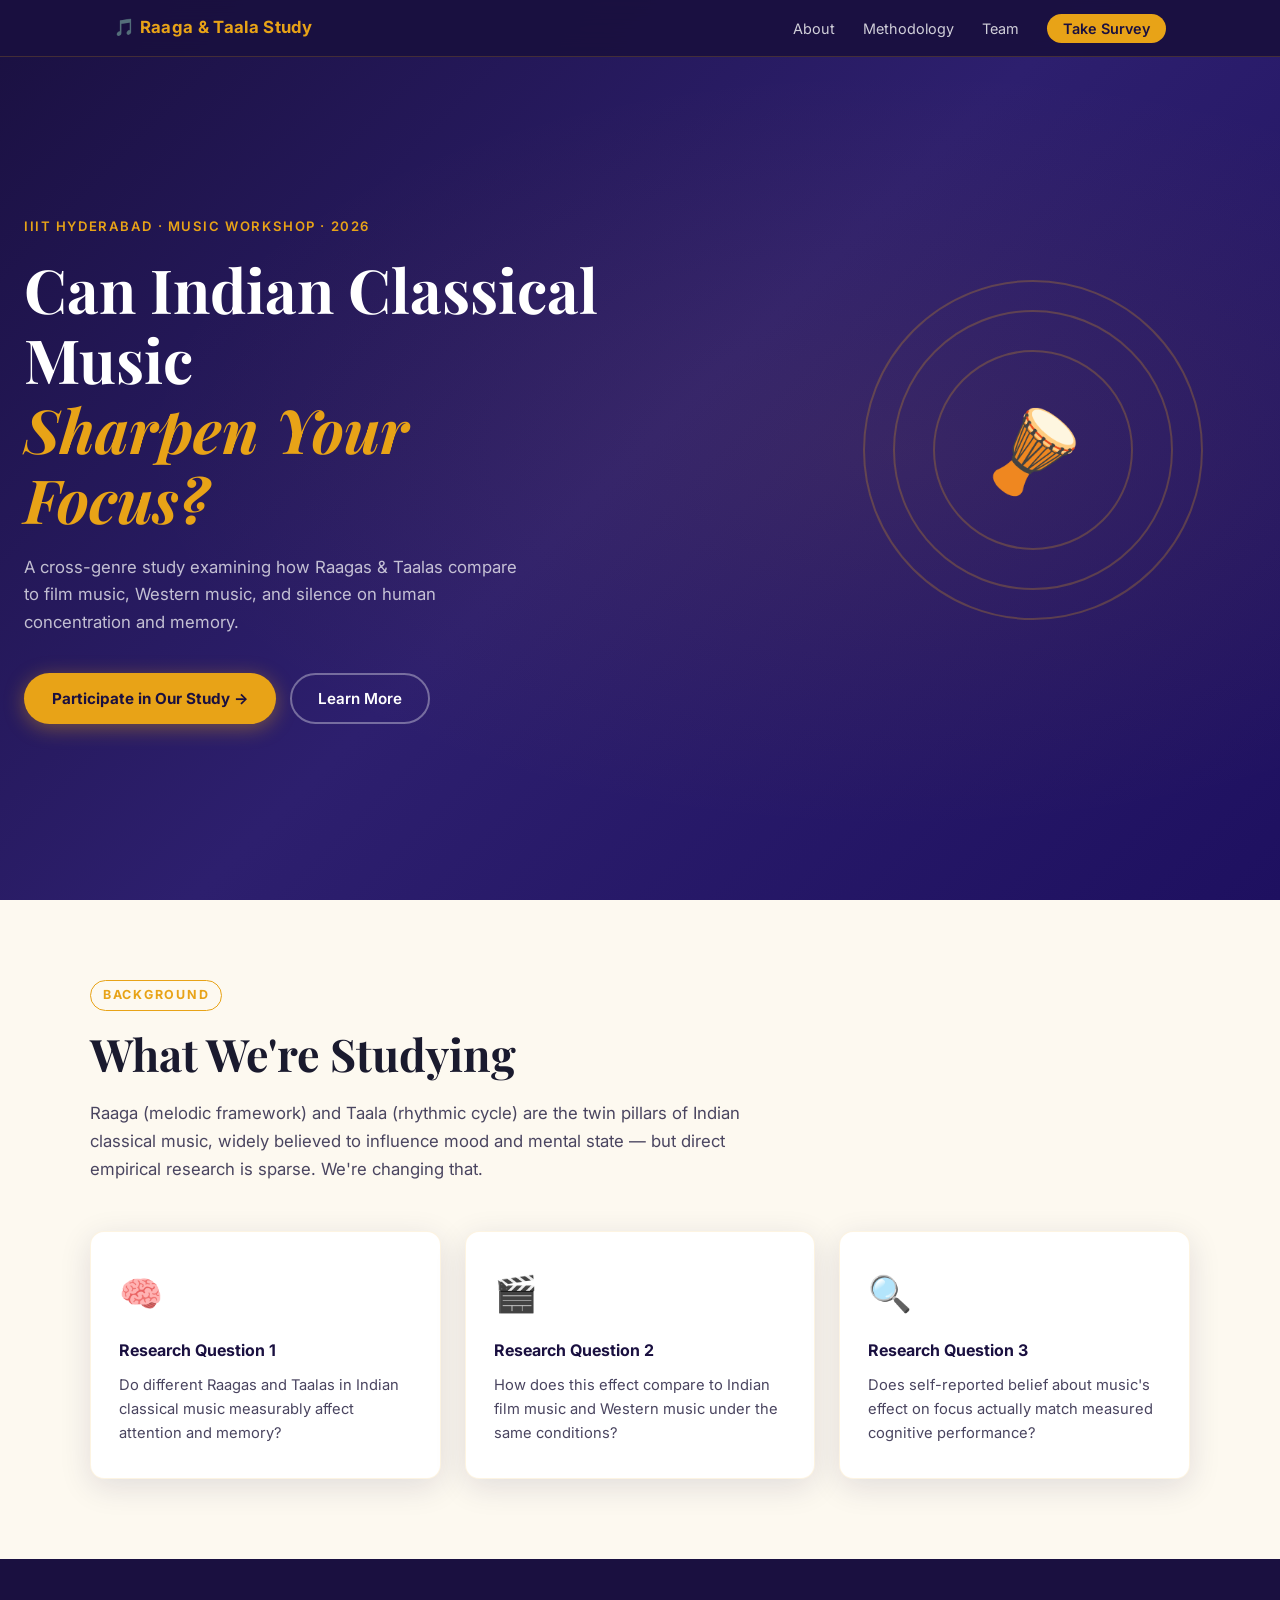
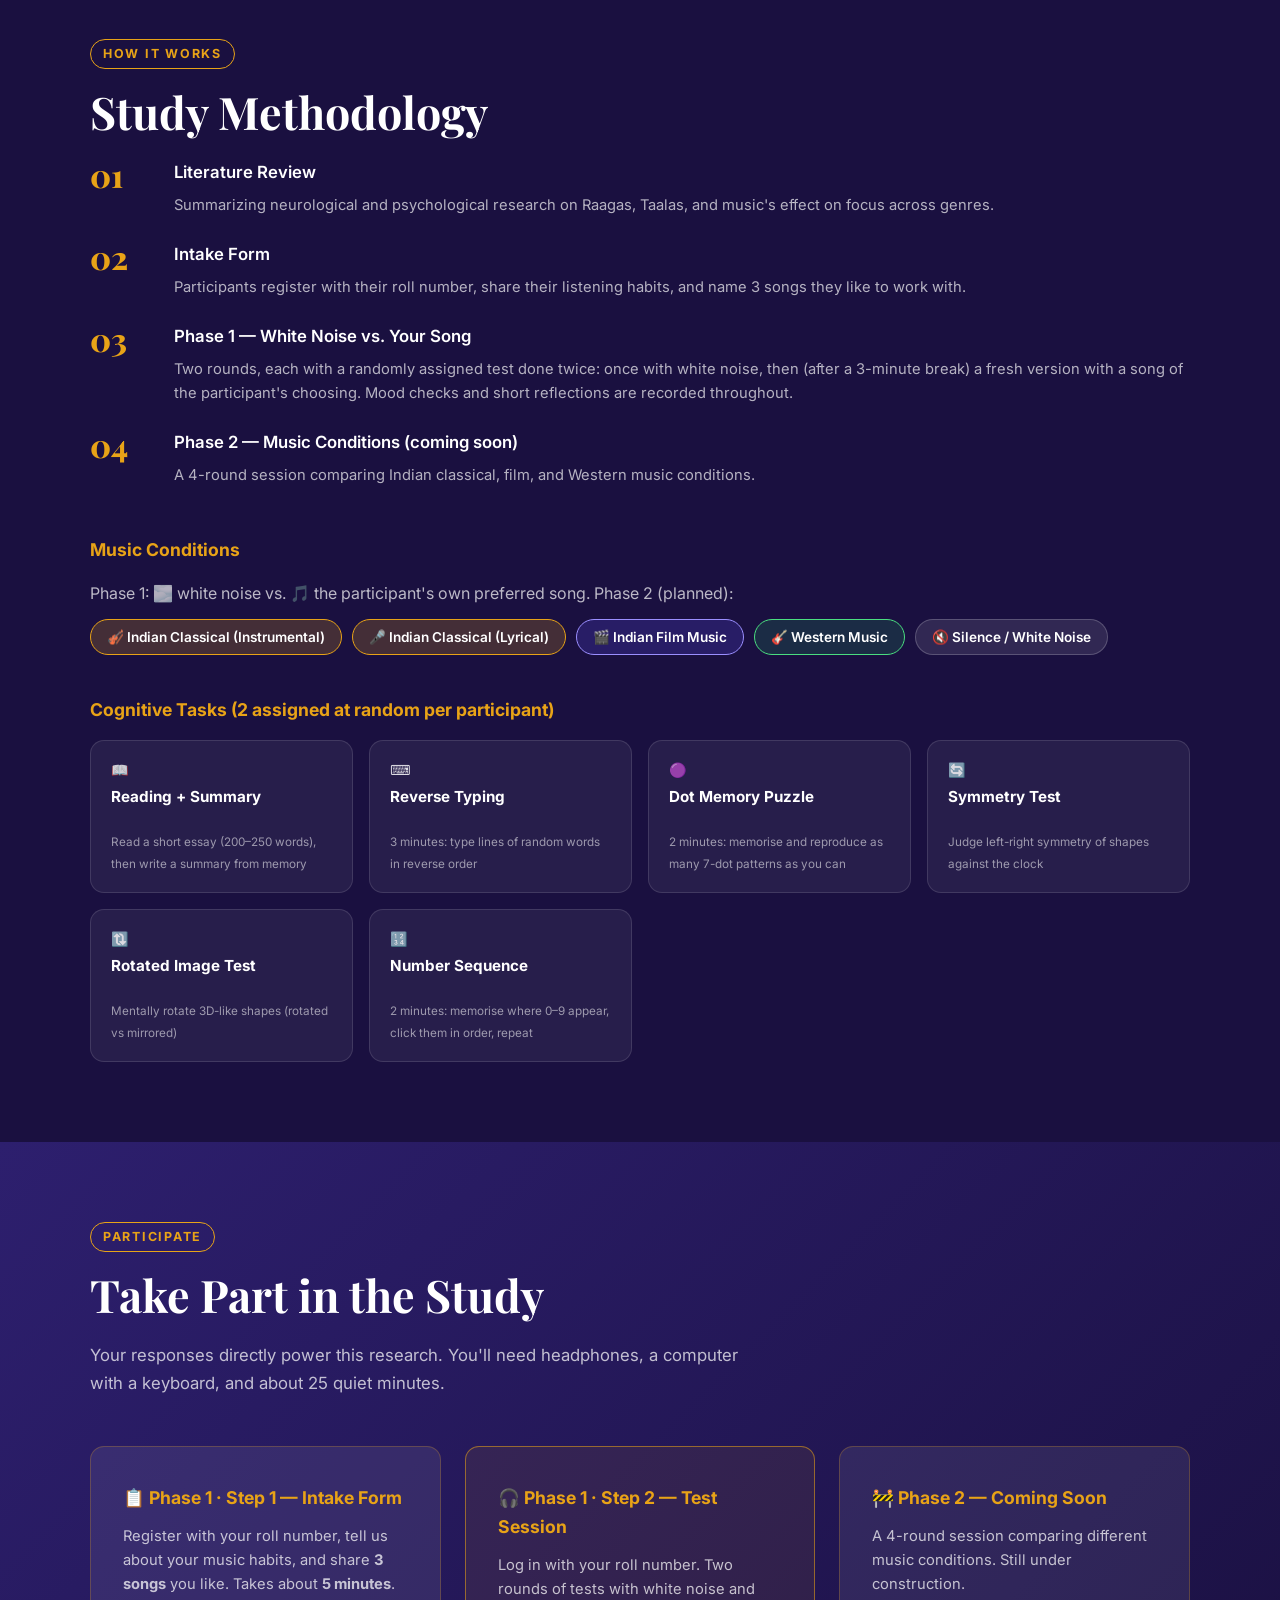
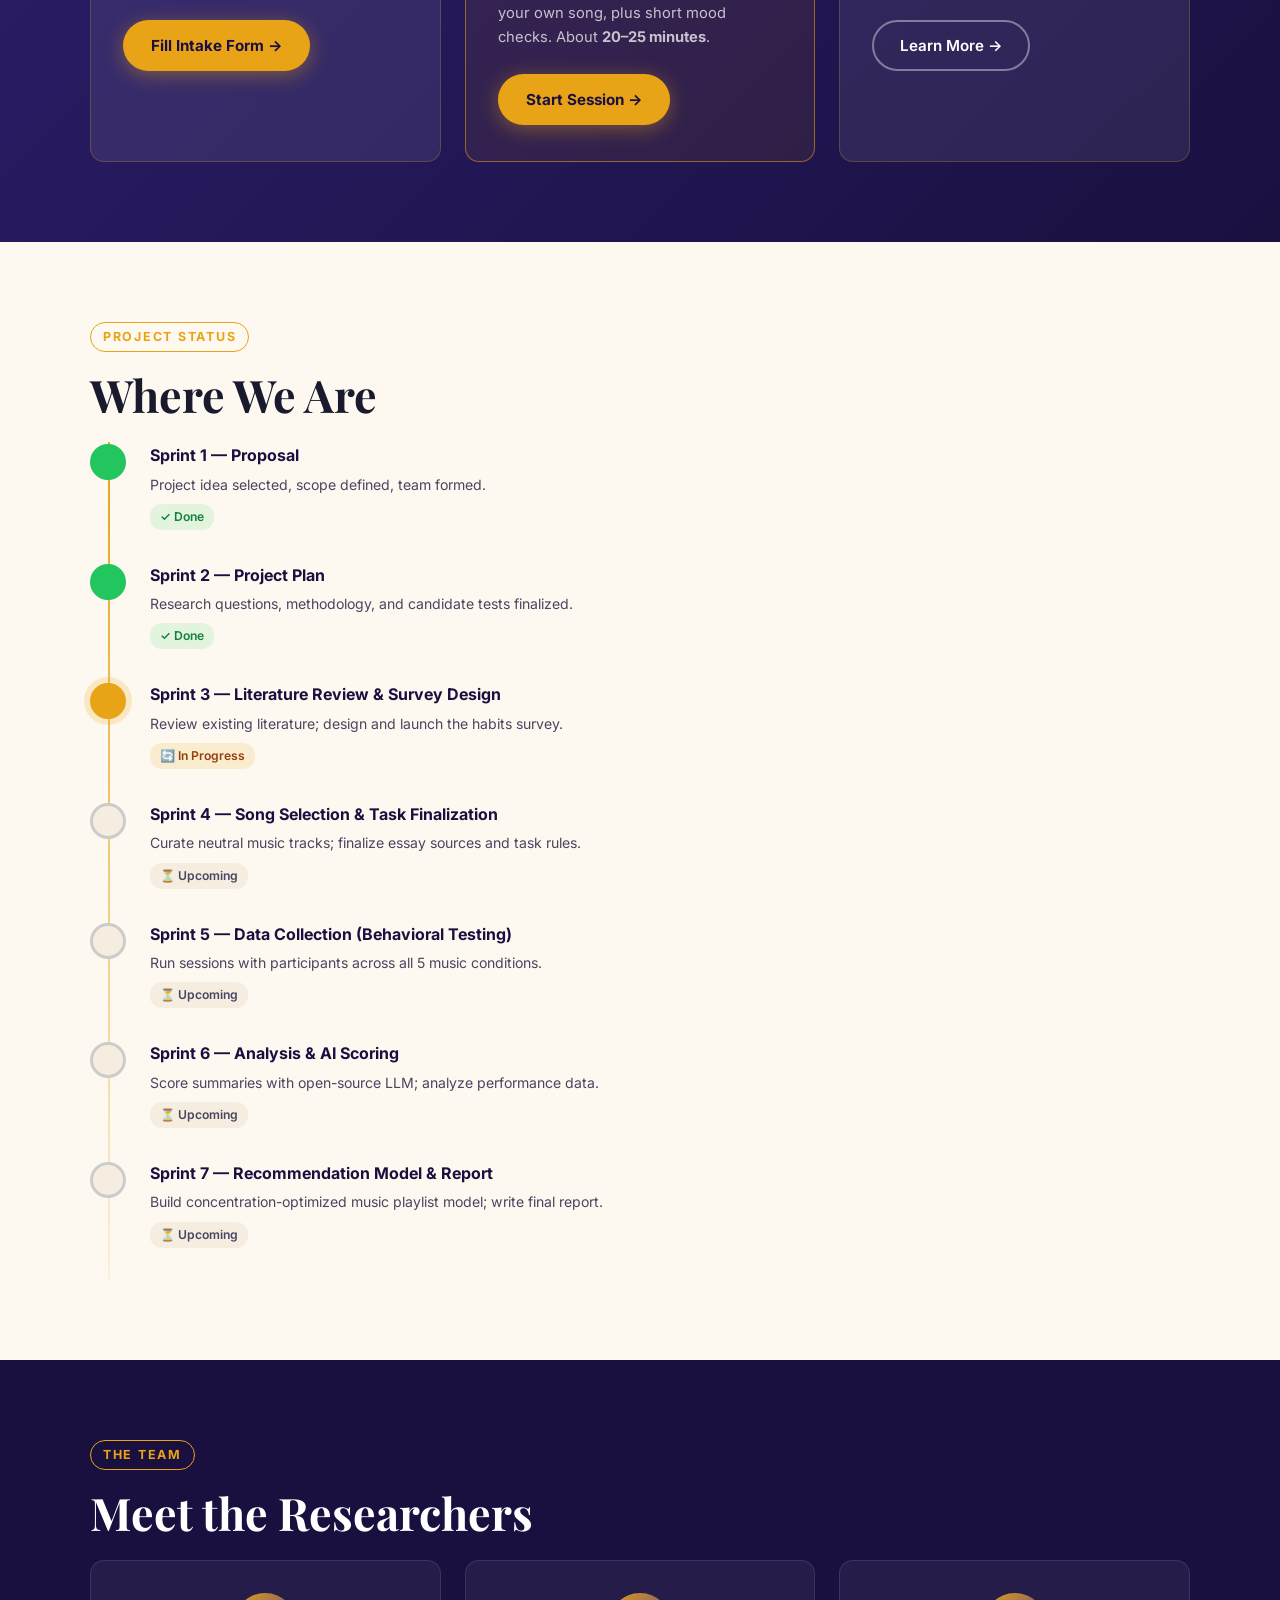
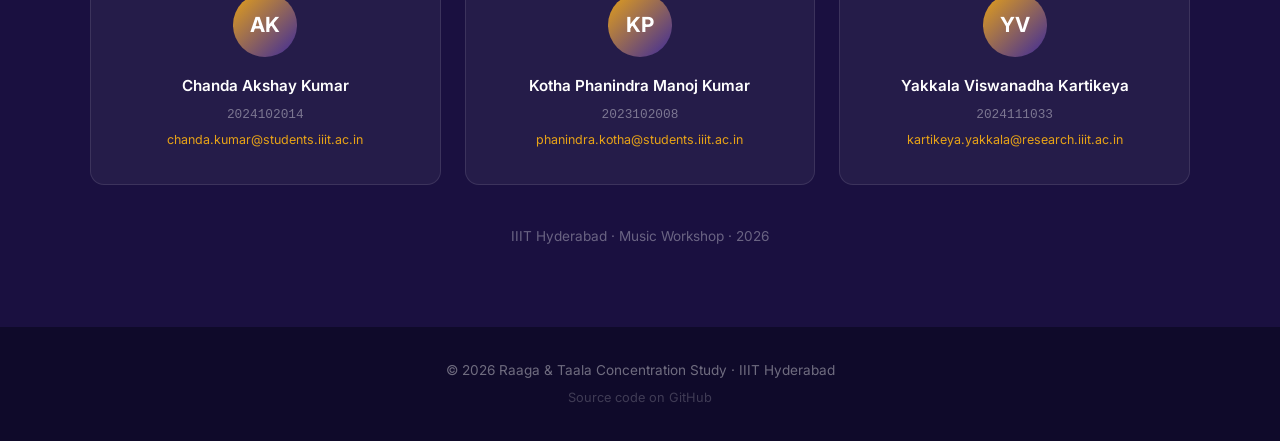
==== commit ffbfac7d: "made slight test updates and compatibility for smaller screens" ====
--- a/index.html
+++ b/index.html
@@ -119,12 +119,11 @@
       <h3 class="sub-heading">Cognitive Tasks (2 assigned at random per participant)</h3>
       <div class="tasks-grid">
         <div class="task-card">📖 <strong>Reading + Summary</strong><br><small>Read a short essay (200–250 words), then write a summary from memory</small></div>
-        <div class="task-card">⌨️ <strong>Reverse Typing</strong><br><small>Type a paragraph with word order completely reversed</small></div>
-        <div class="task-card">🟣 <strong>Dot Memory Puzzle</strong><br><small>Memorize and reproduce 7 dot positions in a grid</small></div>
+        <div class="task-card">⌨️ <strong>Reverse Typing</strong><br><small>3 minutes: type lines of random words in reverse order</small></div>
+        <div class="task-card">🟣 <strong>Dot Memory Puzzle</strong><br><small>2 minutes: memorise and reproduce as many 7-dot patterns as you can</small></div>
         <div class="task-card">🔄 <strong>Symmetry Test</strong><br><small>Judge left-right symmetry of shapes against the clock</small></div>
         <div class="task-card">🔃 <strong>Rotated Image Test</strong><br><small>Mentally rotate 3D-like shapes (rotated vs mirrored)</small></div>
-        <div class="task-card">🔢 <strong>Number Sequence</strong><br><small>10 random circles with 0–9 appear briefly, then click in order</small></div>
-        <div class="task-card">🔤 <strong>Alphabet Speed Typing</strong><br><small>Type A–Z as fast as possible; timer tracks your reaction & speed</small></div>
+        <div class="task-card">🔢 <strong>Number Sequence</strong><br><small>2 minutes: memorise where 0–9 appear, click them in order, repeat</small></div>
       </div>
     </div>
   </section>
--- a/style.css
+++ b/style.css
@@ -314,6 +314,28 @@
   display: none; background: rgba(34,197,94,0.1); border: 1px solid var(--success);
   border-radius: var(--radius); padding: 20px 24px; text-align: center;
   color: #15803d; font-weight: 600; margin-top: 24px;
+}
+
+/* ---- MODAL (registration popup) ---- */
+.modal-backdrop {
+  position: fixed; inset: 0; z-index: 3000; background: rgba(26,16,64,0.55);
+  display: flex; align-items: center; justify-content: center; padding: 16px;
+}
+.modal-backdrop[hidden] { display: none; }
+.modal {
+  background: var(--white); border-radius: var(--radius); box-shadow: var(--shadow);
+  width: 100%; max-width: 420px; padding: 28px 24px 22px; text-align: center; color: var(--text-dark);
+}
+.modal-icon { font-size: 2.6rem; margin-bottom: 6px; }
+.modal h3 { font-family: 'Playfair Display', serif; color: var(--indigo); font-size: 1.4rem; margin-bottom: 8px; }
+.modal-roll { color: var(--text-mid); margin-bottom: 14px; }
+.modal-roll strong { color: var(--indigo); letter-spacing: 0.03em; }
+.modal p { font-size: 0.92rem; line-height: 1.55; margin-bottom: 14px; }
+.modal a:not(.btn-submit) { color: var(--indigo-light); }
+.modal .btn-submit { display: inline-block; text-decoration: none; margin-bottom: 6px; }
+.modal-close {
+  display: block; margin: 10px auto 0; background: none; border: none; color: var(--text-light);
+  font-family: inherit; font-size: 0.88rem; cursor: pointer; text-decoration: underline;
 }
 
 /* ---- RESPONSIVE ---- */
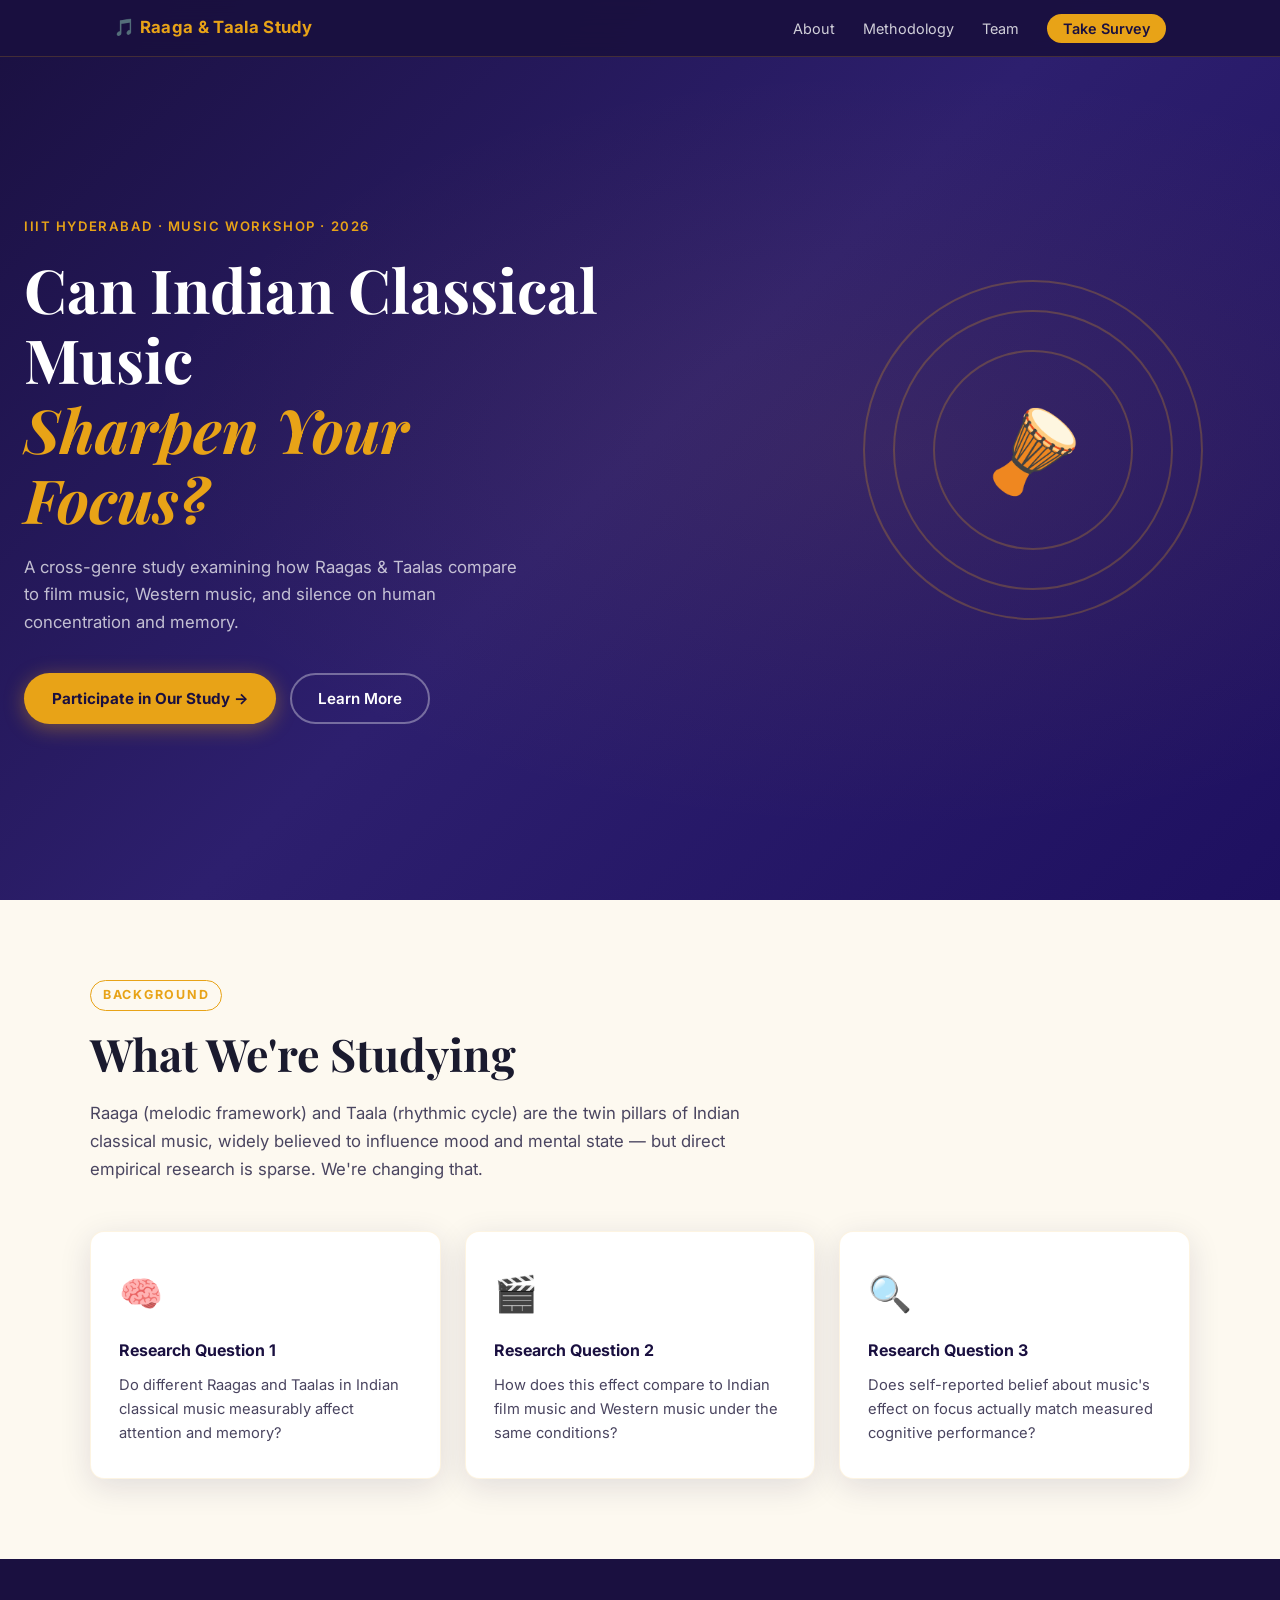
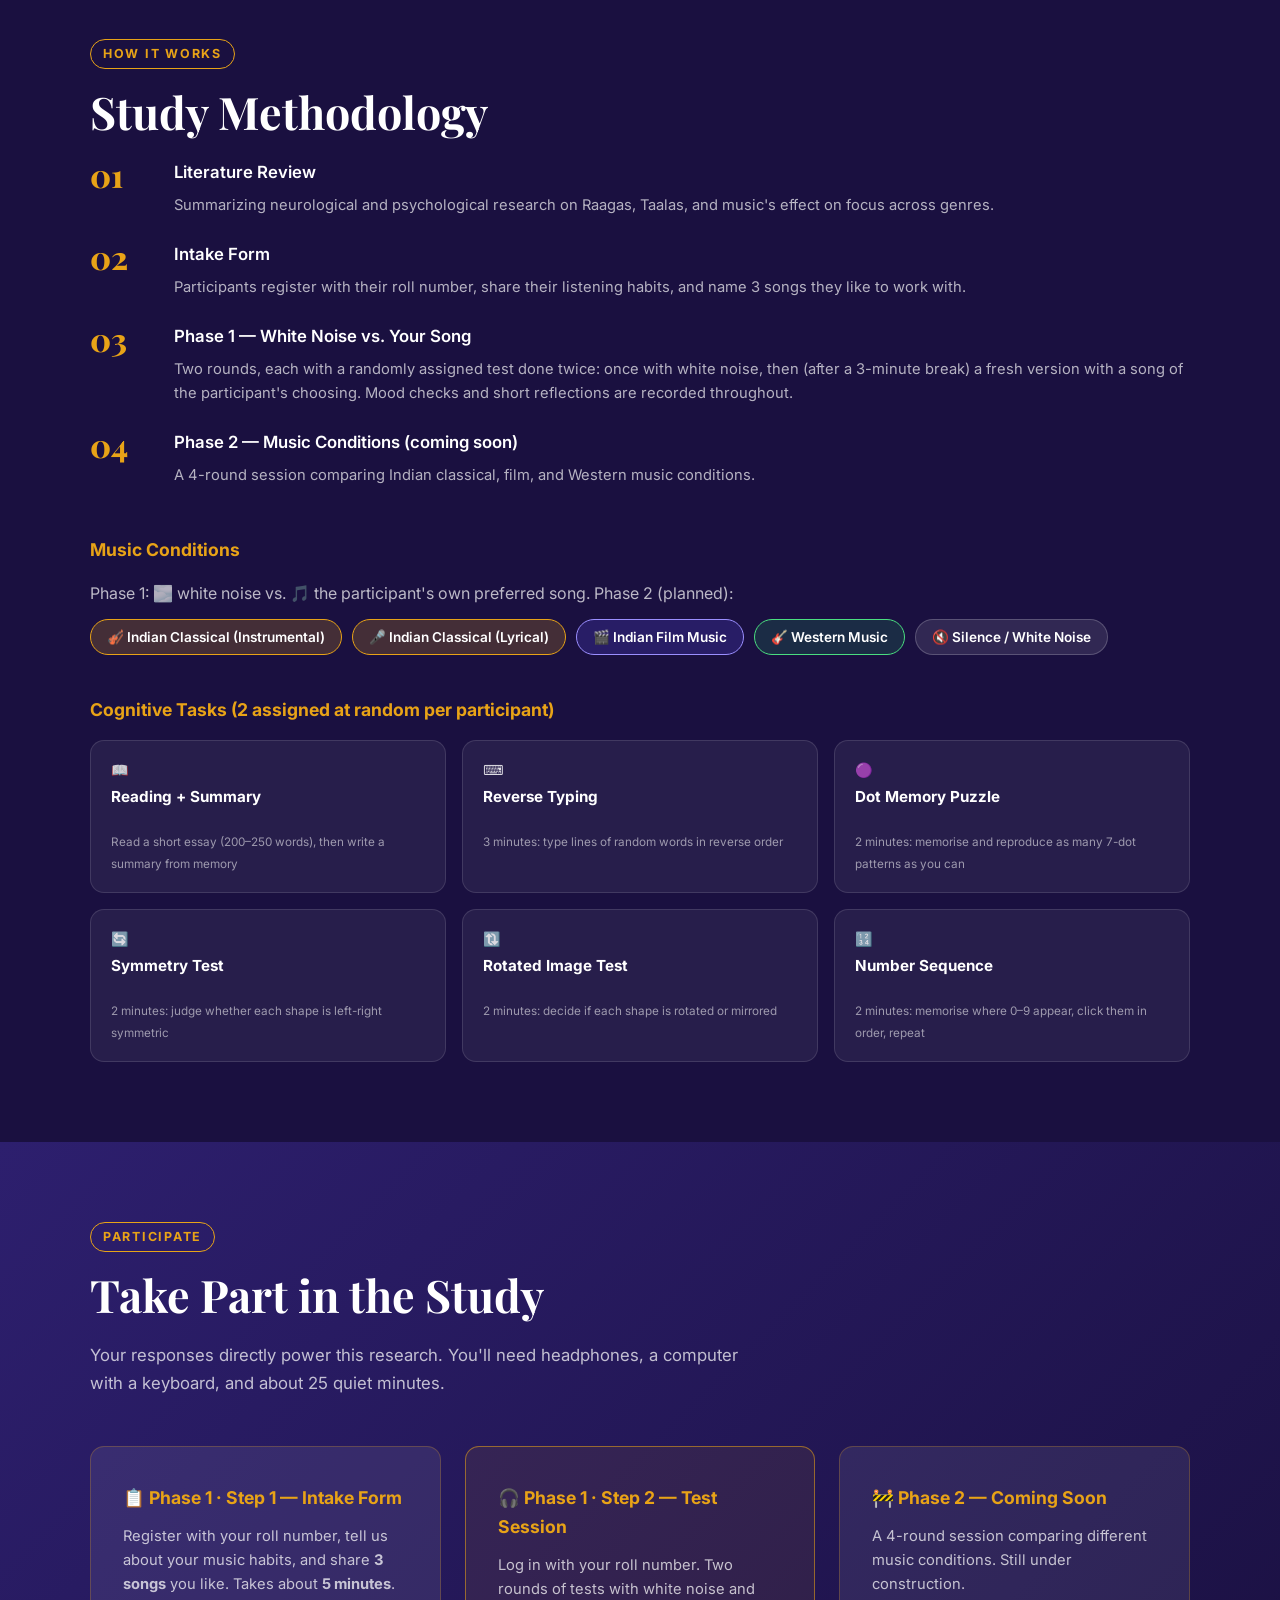
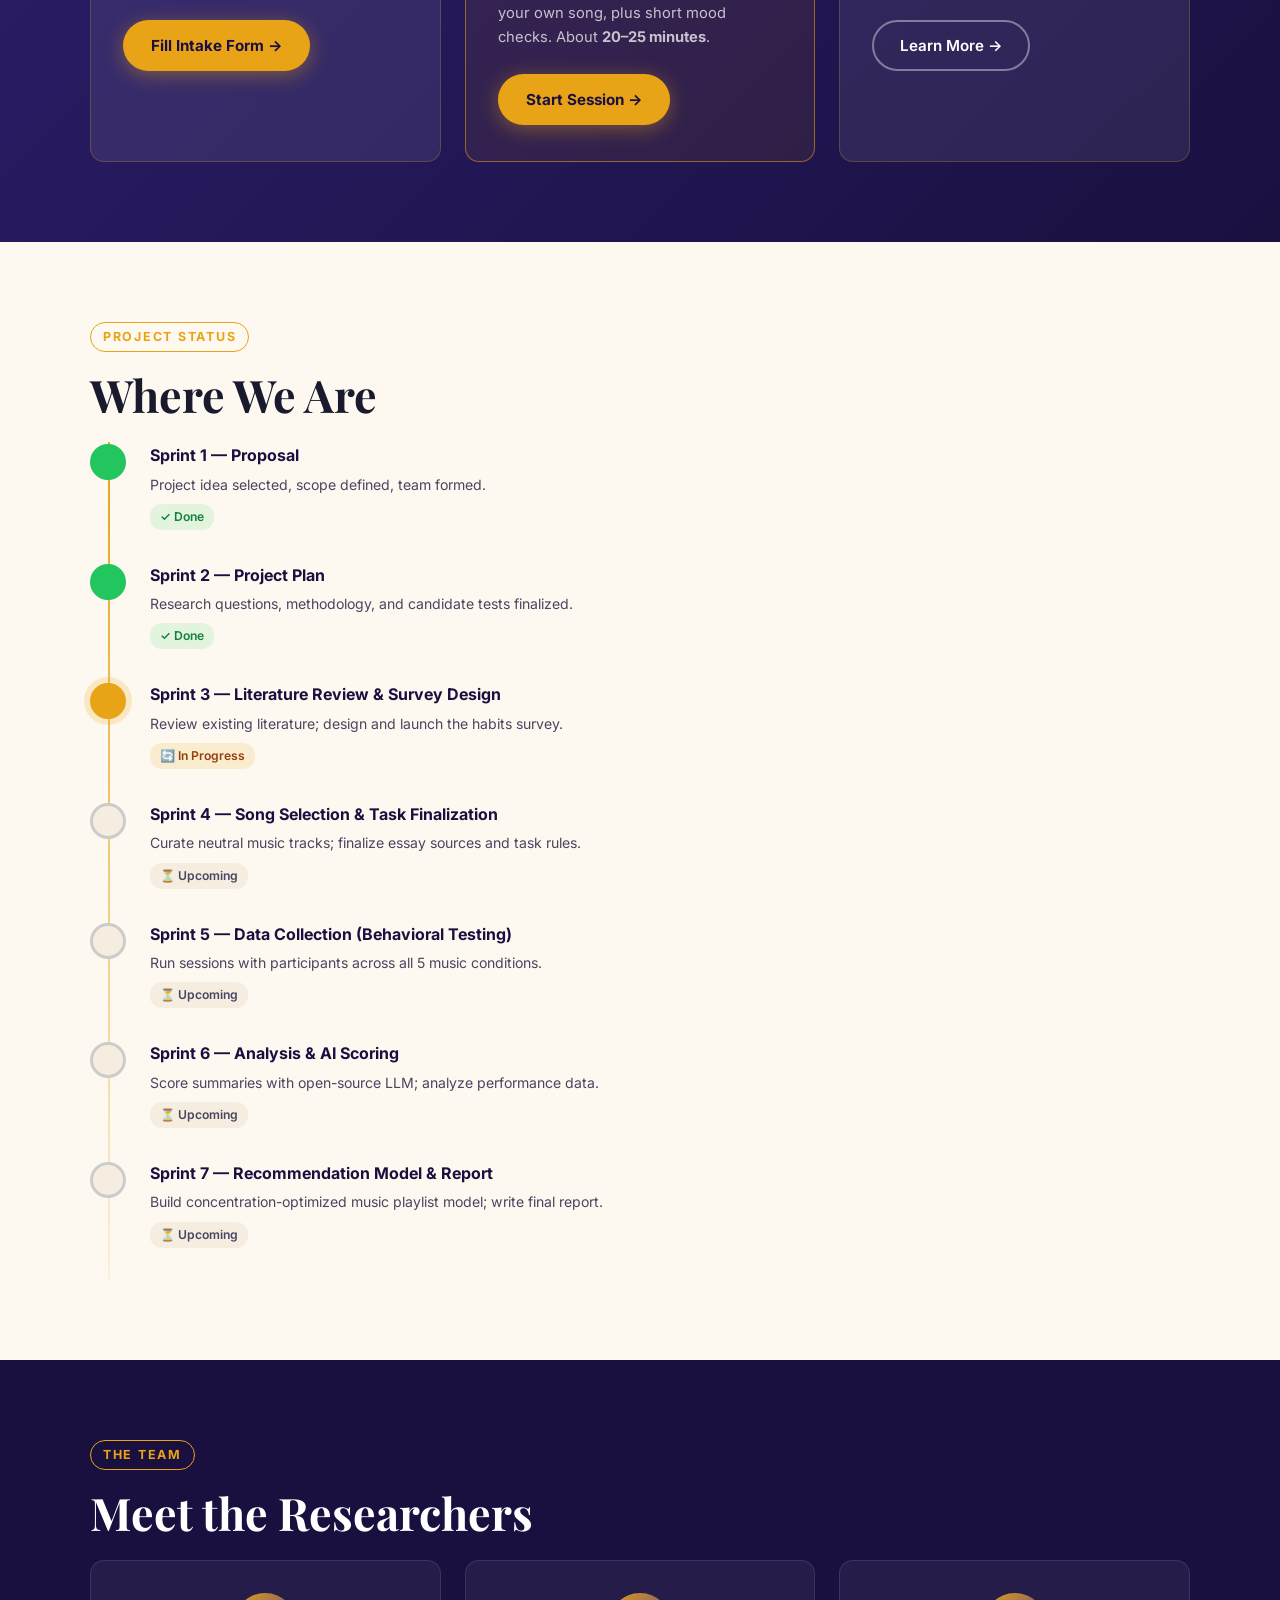
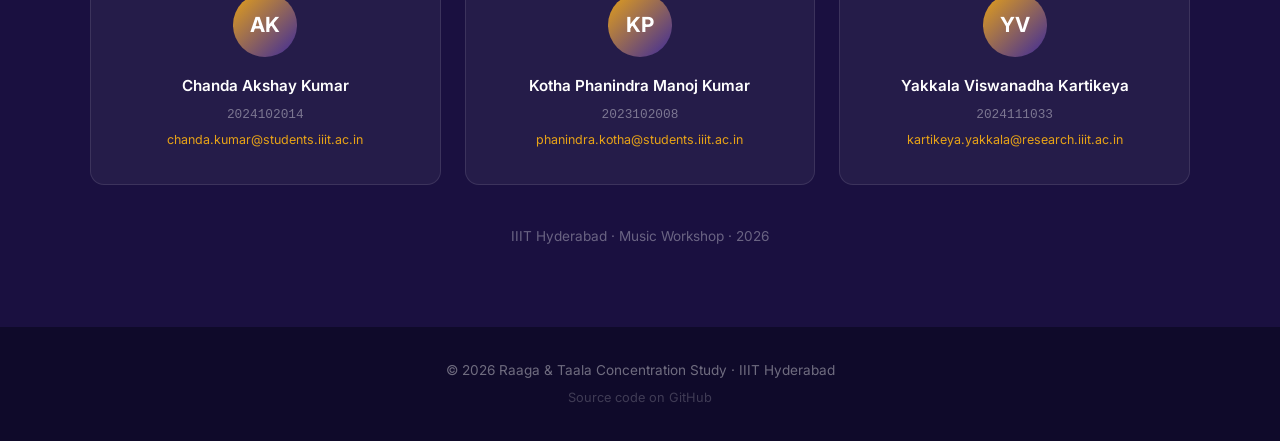
==== commit 94037cd5: "Update task descriptions for clarity and adjust tasks grid layout for better responsiveness" ====
--- a/index.html
+++ b/index.html
@@ -121,8 +121,8 @@
         <div class="task-card">📖 <strong>Reading + Summary</strong><br><small>Read a short essay (200–250 words), then write a summary from memory</small></div>
         <div class="task-card">⌨️ <strong>Reverse Typing</strong><br><small>3 minutes: type lines of random words in reverse order</small></div>
         <div class="task-card">🟣 <strong>Dot Memory Puzzle</strong><br><small>2 minutes: memorise and reproduce as many 7-dot patterns as you can</small></div>
-        <div class="task-card">🔄 <strong>Symmetry Test</strong><br><small>Judge left-right symmetry of shapes against the clock</small></div>
-        <div class="task-card">🔃 <strong>Rotated Image Test</strong><br><small>Mentally rotate 3D-like shapes (rotated vs mirrored)</small></div>
+        <div class="task-card">🔄 <strong>Symmetry Test</strong><br><small>2 minutes: judge whether each shape is left-right symmetric</small></div>
+        <div class="task-card">🔃 <strong>Rotated Image Test</strong><br><small>2 minutes: decide if each shape is rotated or mirrored</small></div>
         <div class="task-card">🔢 <strong>Number Sequence</strong><br><small>2 minutes: memorise where 0–9 appear, click them in order, repeat</small></div>
       </div>
     </div>
--- a/style.css
+++ b/style.css
@@ -174,7 +174,9 @@
 .tag-silence { background: rgba(255,255,255,0.1); }
 
 /* Tasks grid */
-.tasks-grid { display: grid; grid-template-columns: repeat(auto-fit, minmax(220px,1fr)); gap: 16px; }
+.tasks-grid { display: grid; grid-template-columns: repeat(3, 1fr); gap: 16px; }
+@media (max-width: 900px) { .tasks-grid { grid-template-columns: repeat(2, 1fr); } }
+@media (max-width: 560px) { .tasks-grid { grid-template-columns: 1fr; } }
 .task-card {
   background: rgba(255,255,255,0.06); border: 1px solid rgba(255,255,255,0.12);
   border-radius: var(--radius); padding: 18px 20px;
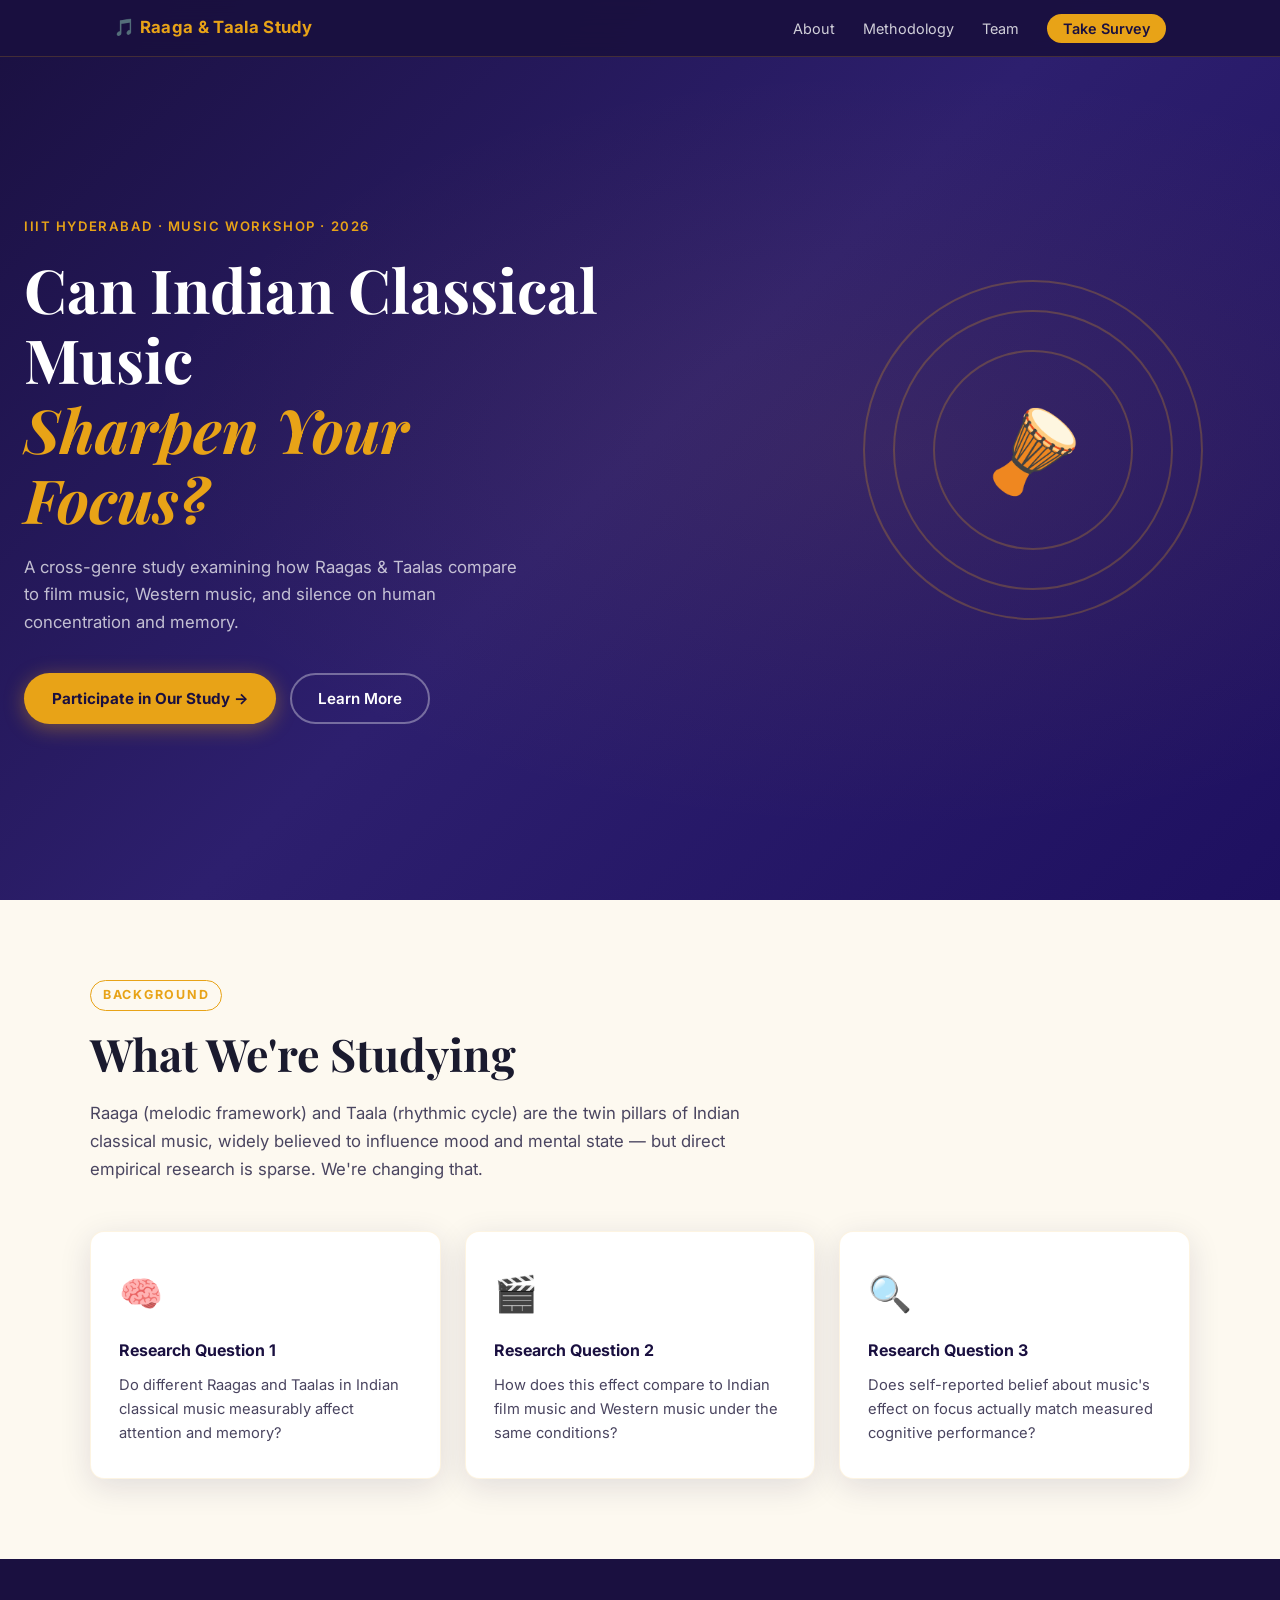
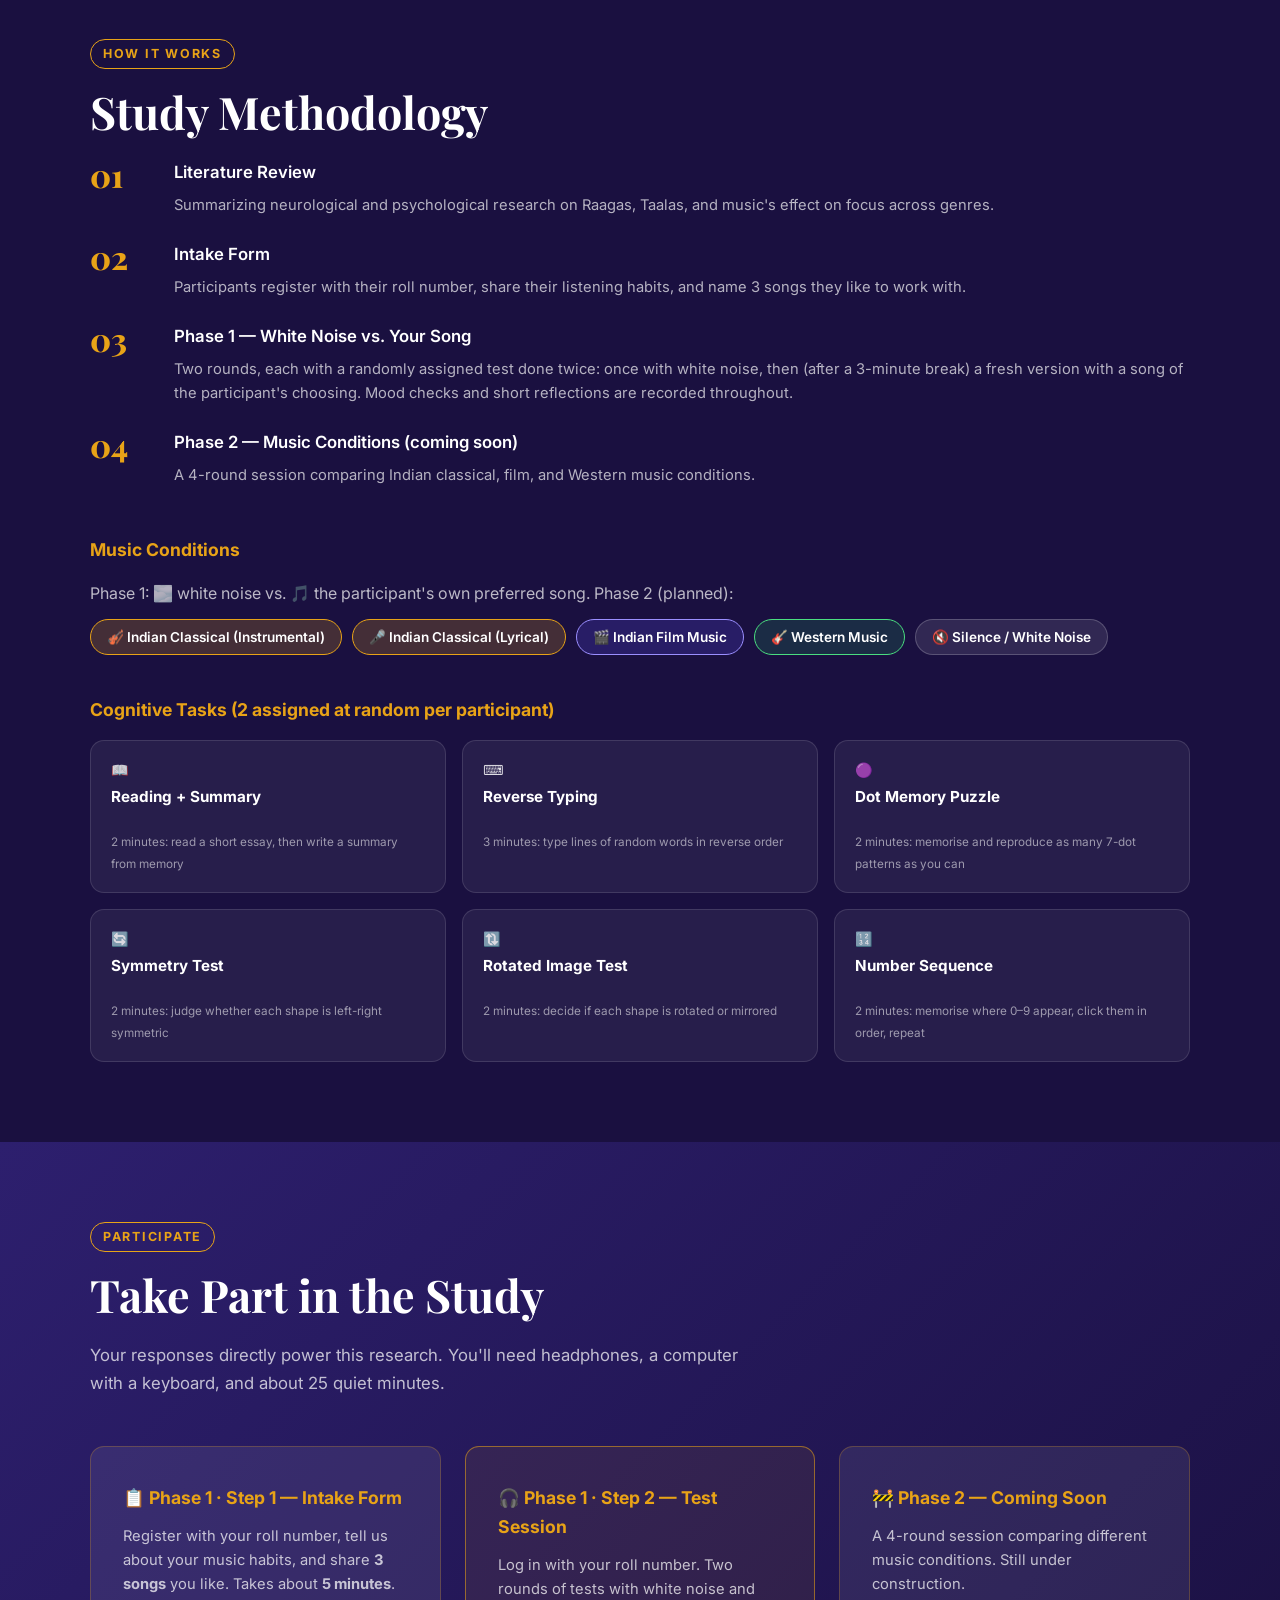
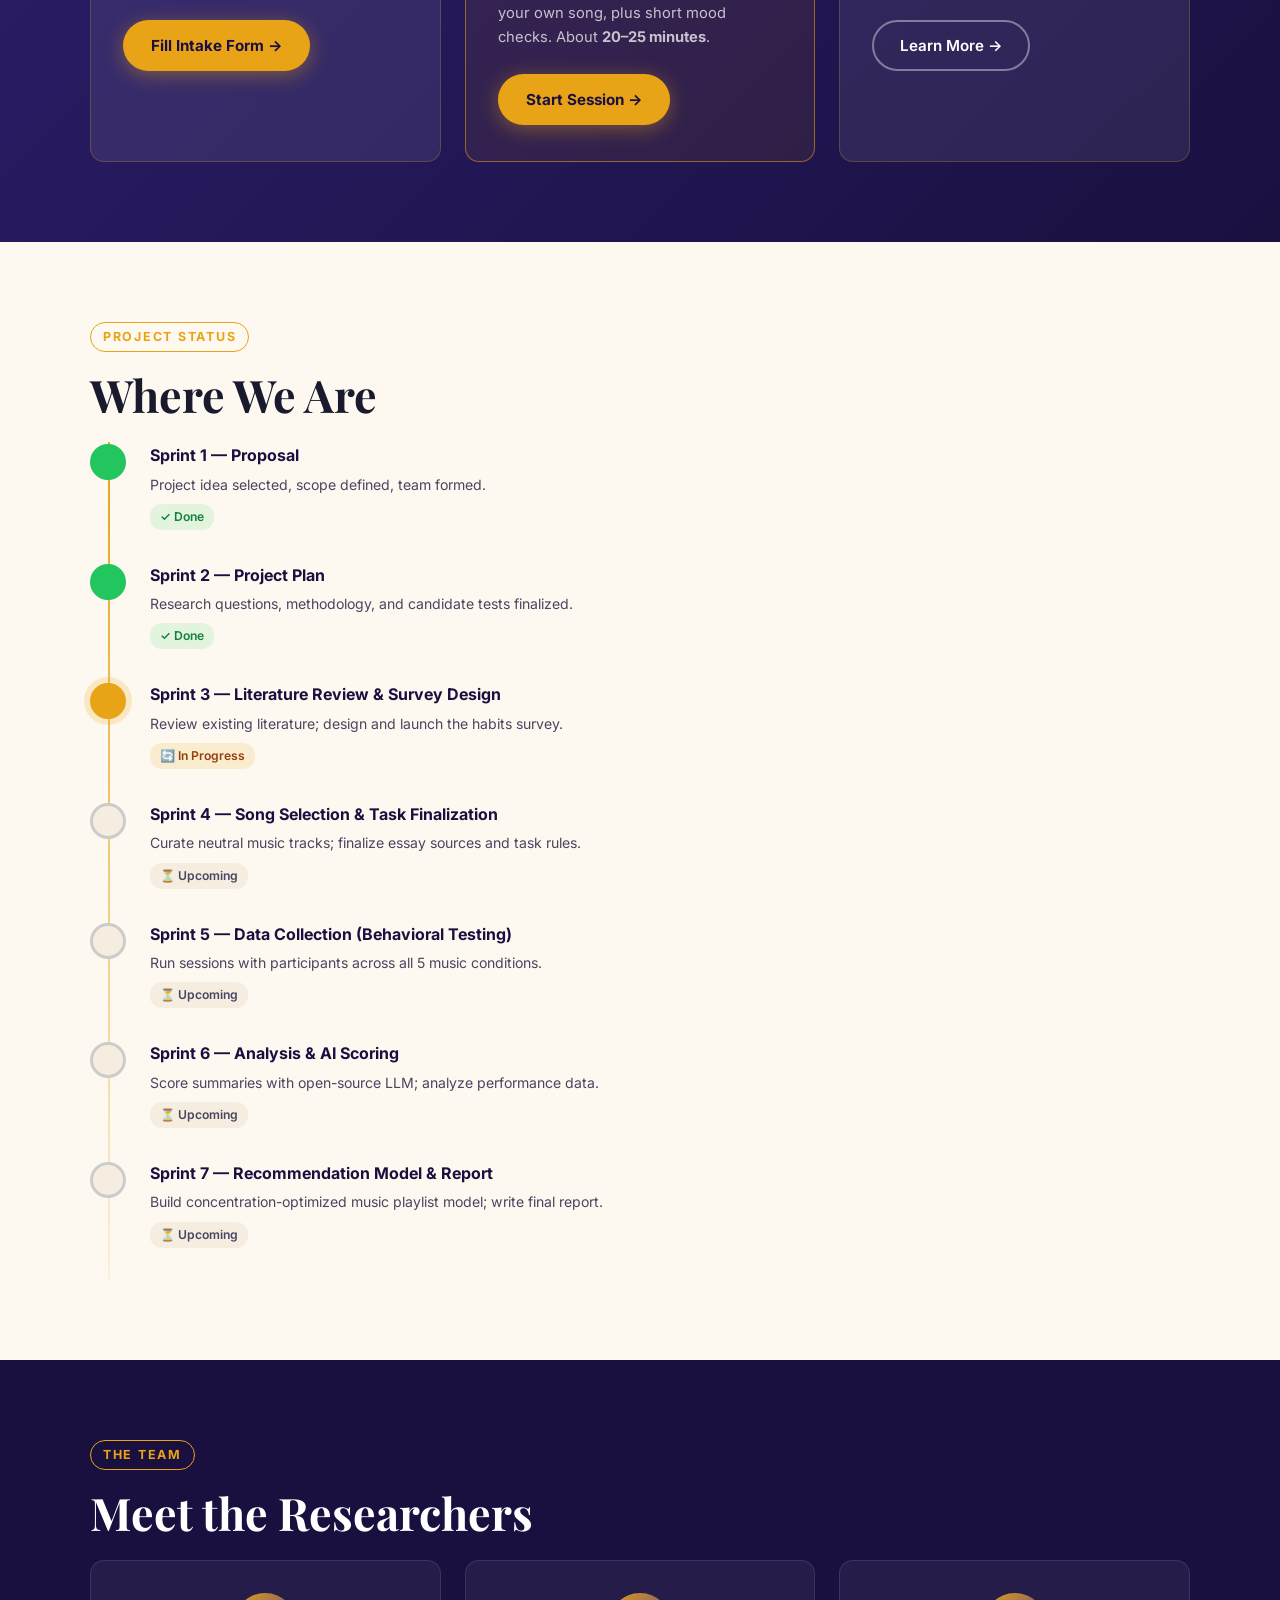
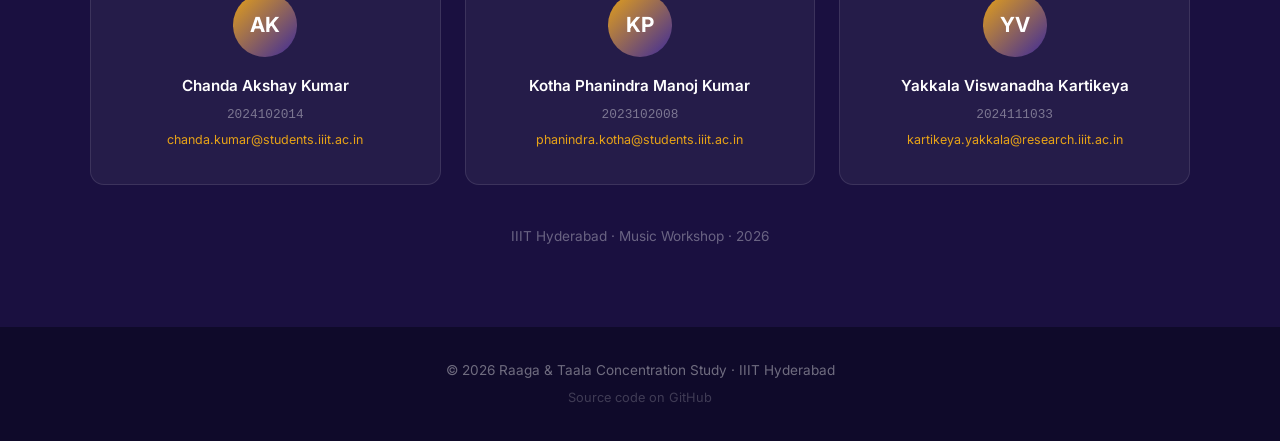
==== commit 15227f8f: "Refactor reading task duration and add practice mode for cognitive tasks; update related UI elements" ====
--- a/index.html
+++ b/index.html
@@ -118,7 +118,7 @@
 
       <h3 class="sub-heading">Cognitive Tasks (2 assigned at random per participant)</h3>
       <div class="tasks-grid">
-        <div class="task-card">📖 <strong>Reading + Summary</strong><br><small>Read a short essay (200–250 words), then write a summary from memory</small></div>
+        <div class="task-card">📖 <strong>Reading + Summary</strong><br><small>2 minutes: read a short essay, then write a summary from memory</small></div>
         <div class="task-card">⌨️ <strong>Reverse Typing</strong><br><small>3 minutes: type lines of random words in reverse order</small></div>
         <div class="task-card">🟣 <strong>Dot Memory Puzzle</strong><br><small>2 minutes: memorise and reproduce as many 7-dot patterns as you can</small></div>
         <div class="task-card">🔄 <strong>Symmetry Test</strong><br><small>2 minutes: judge whether each shape is left-right symmetric</small></div>
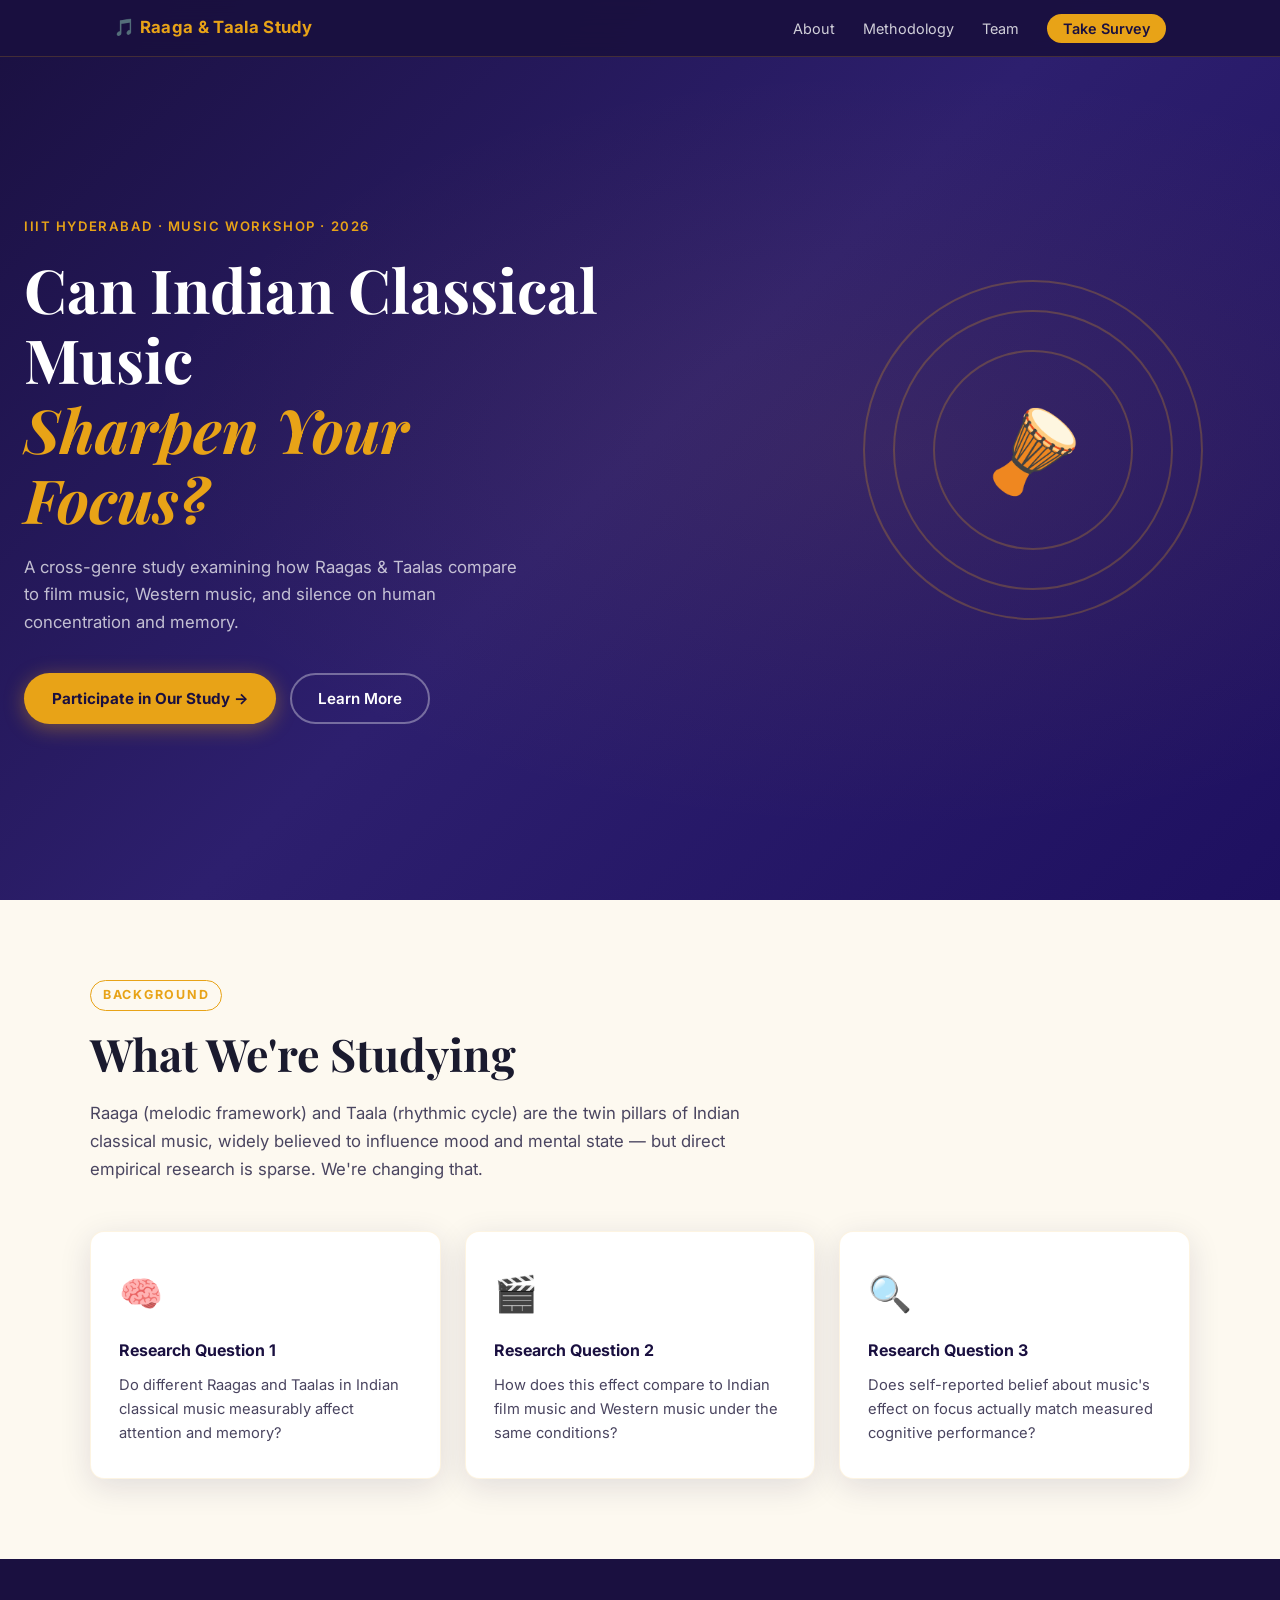
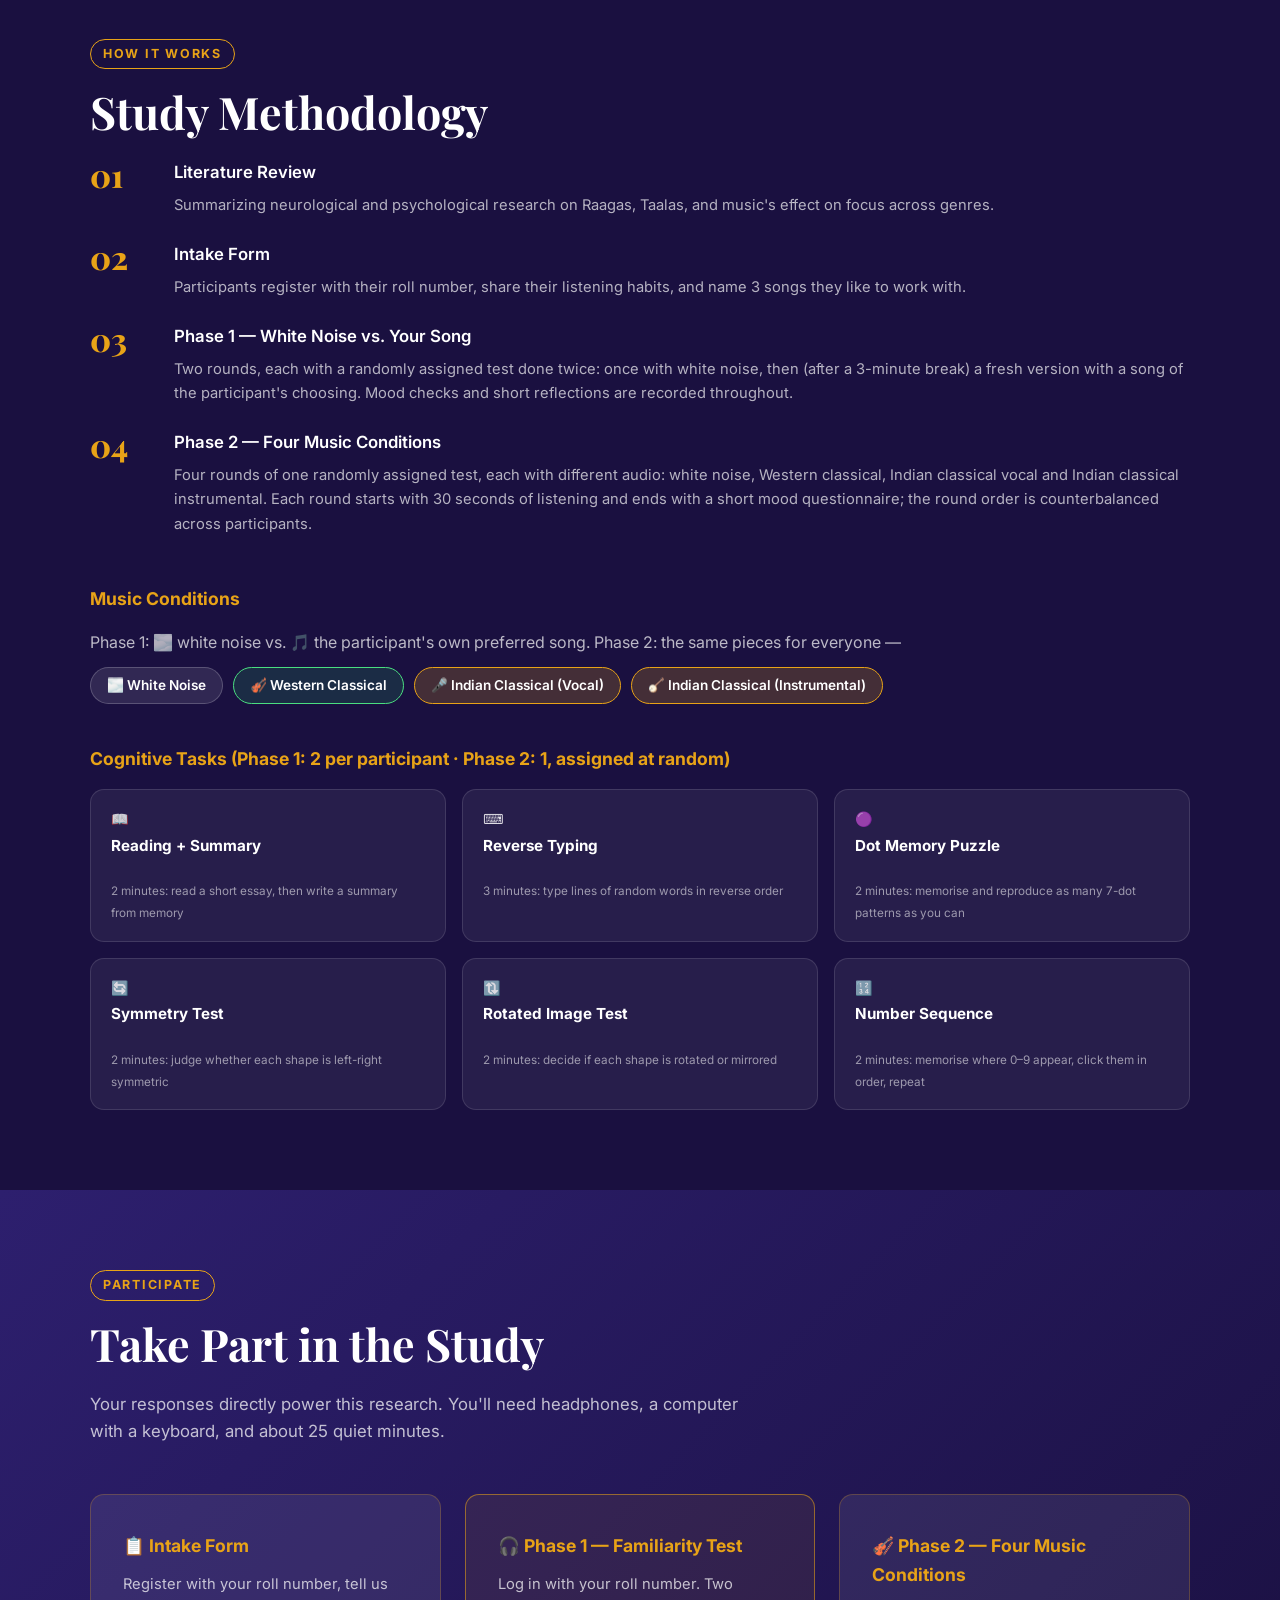
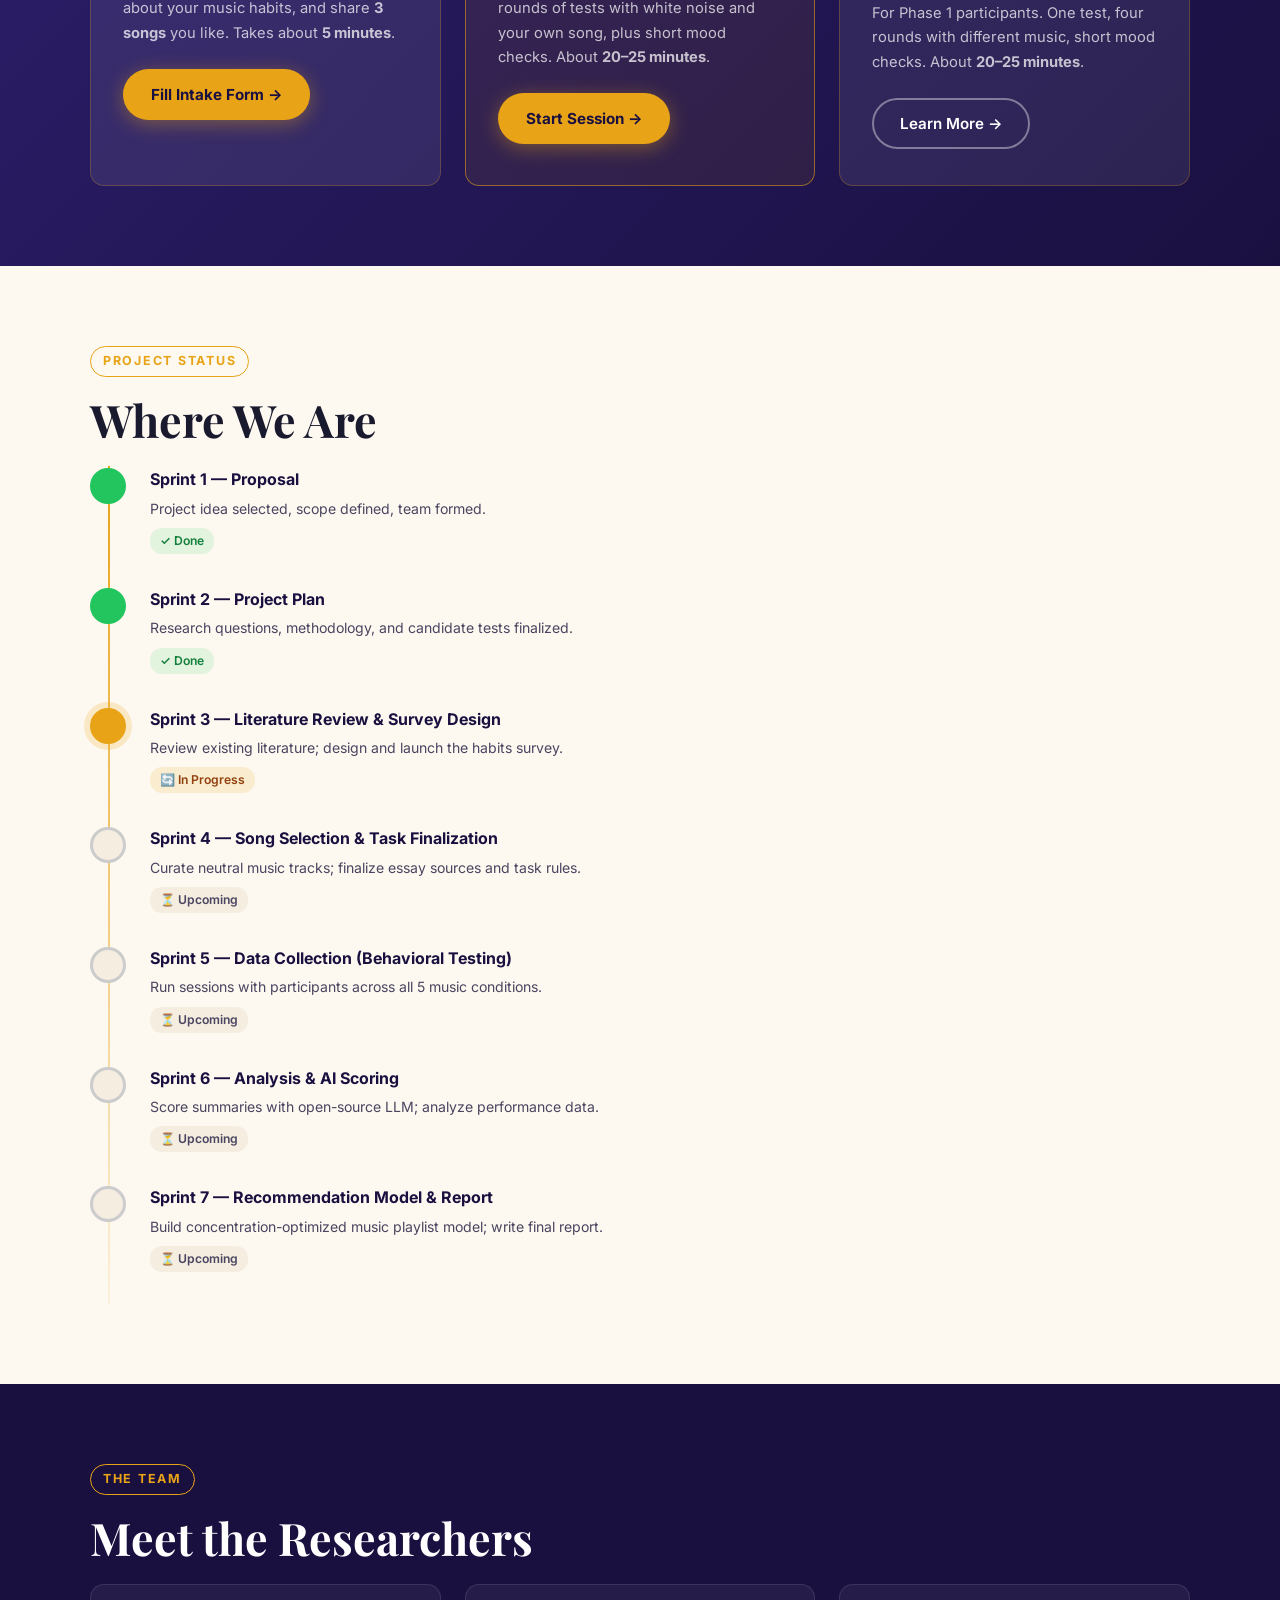
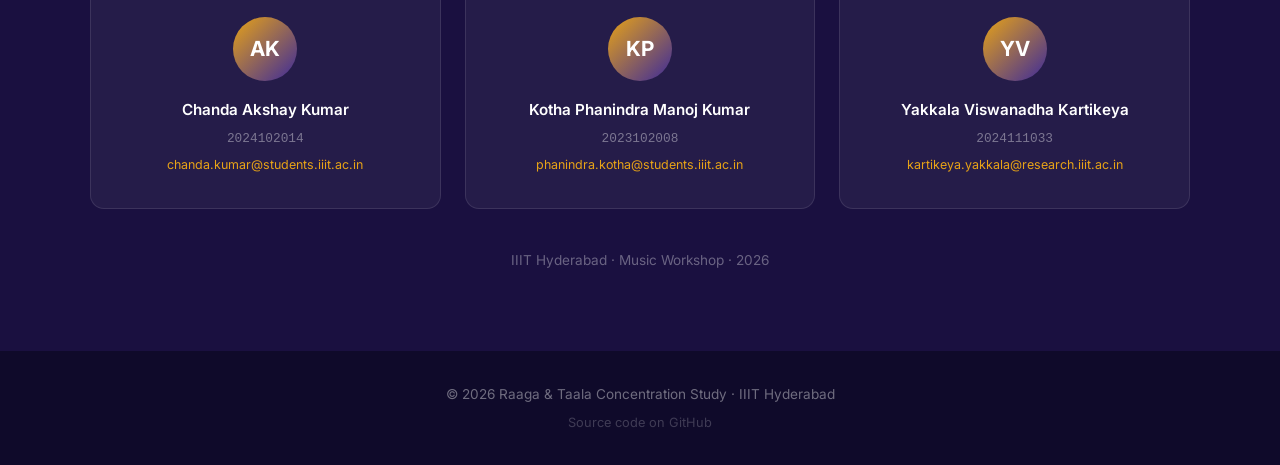
==== commit da6977c5: "phase 2" ====
--- a/index.html
+++ b/index.html
@@ -100,23 +100,22 @@
         <div class="step">
           <div class="step-num">04</div>
           <div class="step-body">
-            <h3>Phase 2 — Music Conditions (coming soon)</h3>
-            <p>A 4-round session comparing Indian classical, film, and Western music conditions.</p>
+            <h3>Phase 2 — Four Music Conditions</h3>
+            <p>Four rounds of one randomly assigned test, each with different audio: white noise, Western classical, Indian classical vocal and Indian classical instrumental. Each round starts with 30 seconds of listening and ends with a short mood questionnaire; the round order is counterbalanced across participants.</p>
           </div>
         </div>
       </div>
 
       <h3 class="sub-heading">Music Conditions</h3>
-      <p style="opacity:0.7;margin-bottom:12px;">Phase 1: 🌫️ white noise vs. 🎵 the participant's own preferred song. Phase 2 (planned):</p>
+      <p style="opacity:0.7;margin-bottom:12px;">Phase 1: 🌫️ white noise vs. 🎵 the participant's own preferred song. Phase 2: the same pieces for everyone —</p>
       <div class="tags-row">
-        <span class="tag tag-indian">🎻 Indian Classical (Instrumental)</span>
-        <span class="tag tag-indian">🎤 Indian Classical (Lyrical)</span>
-        <span class="tag tag-film">🎬 Indian Film Music</span>
-        <span class="tag tag-western">🎸 Western Music</span>
-        <span class="tag tag-silence">🔇 Silence / White Noise</span>
-      </div>
-
-      <h3 class="sub-heading">Cognitive Tasks (2 assigned at random per participant)</h3>
+        <span class="tag tag-silence">🌫️ White Noise</span>
+        <span class="tag tag-western">🎻 Western Classical</span>
+        <span class="tag tag-indian">🎤 Indian Classical (Vocal)</span>
+        <span class="tag tag-indian">🪕 Indian Classical (Instrumental)</span>
+      </div>
+
+      <h3 class="sub-heading">Cognitive Tasks (Phase 1: 2 per participant · Phase 2: 1, assigned at random)</h3>
       <div class="tasks-grid">
         <div class="task-card">📖 <strong>Reading + Summary</strong><br><small>2 minutes: read a short essay, then write a summary from memory</small></div>
         <div class="task-card">⌨️ <strong>Reverse Typing</strong><br><small>3 minutes: type lines of random words in reverse order</small></div>
@@ -136,18 +135,18 @@
       <p class="section-intro">Your responses directly power this research. You'll need headphones, a computer with a keyboard, and about 25 quiet minutes.</p>
       <div class="survey-split">
         <div class="survey-box">
-          <h3>📋 Phase 1 · Step 1 — Intake Form</h3>
+          <h3>📋 Intake Form</h3>
           <p>Register with your roll number, tell us about your music habits, and share <strong>3 songs</strong> you like. Takes about <strong>5 minutes</strong>.</p>
           <a href="intake.html" class="btn-primary">Fill Intake Form →</a>
         </div>
         <div class="survey-box" style="border-color:rgba(232,163,23,0.55);background:rgba(232,163,23,0.08);">
-          <h3>🎧 Phase 1 · Step 2 — Test Session</h3>
+          <h3>🎧 Phase 1 — Familiarity Test</h3>
           <p>Log in with your roll number. Two rounds of tests with white noise and your own song, plus short mood checks. About <strong>20–25 minutes</strong>.</p>
           <a href="session.html" class="btn-primary">Start Session →</a>
         </div>
         <div class="survey-box">
-          <h3>🚧 Phase 2 — Coming Soon</h3>
-          <p>A 4-round session comparing different music conditions. Still under construction.</p>
+          <h3>🎻 Phase 2 — Four Music Conditions</h3>
+          <p>For Phase 1 participants. One test, four rounds with different music, short mood checks. About <strong>20–25 minutes</strong>.</p>
           <a href="phase2.html" class="btn-outline">Learn More →</a>
         </div>
       </div>
--- a/style.css
+++ b/style.css
@@ -172,6 +172,13 @@
 .tag-film { background: rgba(96,80,255,0.2); border-color: #9b8fff; }
 .tag-western { background: rgba(34,197,94,0.15); border-color: #4ade80; }
 .tag-silence { background: rgba(255,255,255,0.1); }
+/* Tags on the white form cards (e.g. phase2.html) */
+.form-container .tag { color: var(--text-dark); }
+.form-container .tag-indian { background: rgba(232,163,23,0.14); border-color: #c98a0c; }
+.form-container .tag-western { background: rgba(34,197,94,0.12); border-color: #16a34a; }
+.form-container .tag-silence { background: #eef0f4; border-color: #b8bcc8; }
+.form-container .sub-heading { color: var(--indigo); }
+.form-container .btn-outline { color: var(--indigo); border-color: rgba(26,16,64,0.3); }
 
 /* Tasks grid */
 .tasks-grid { display: grid; grid-template-columns: repeat(3, 1fr); gap: 16px; }
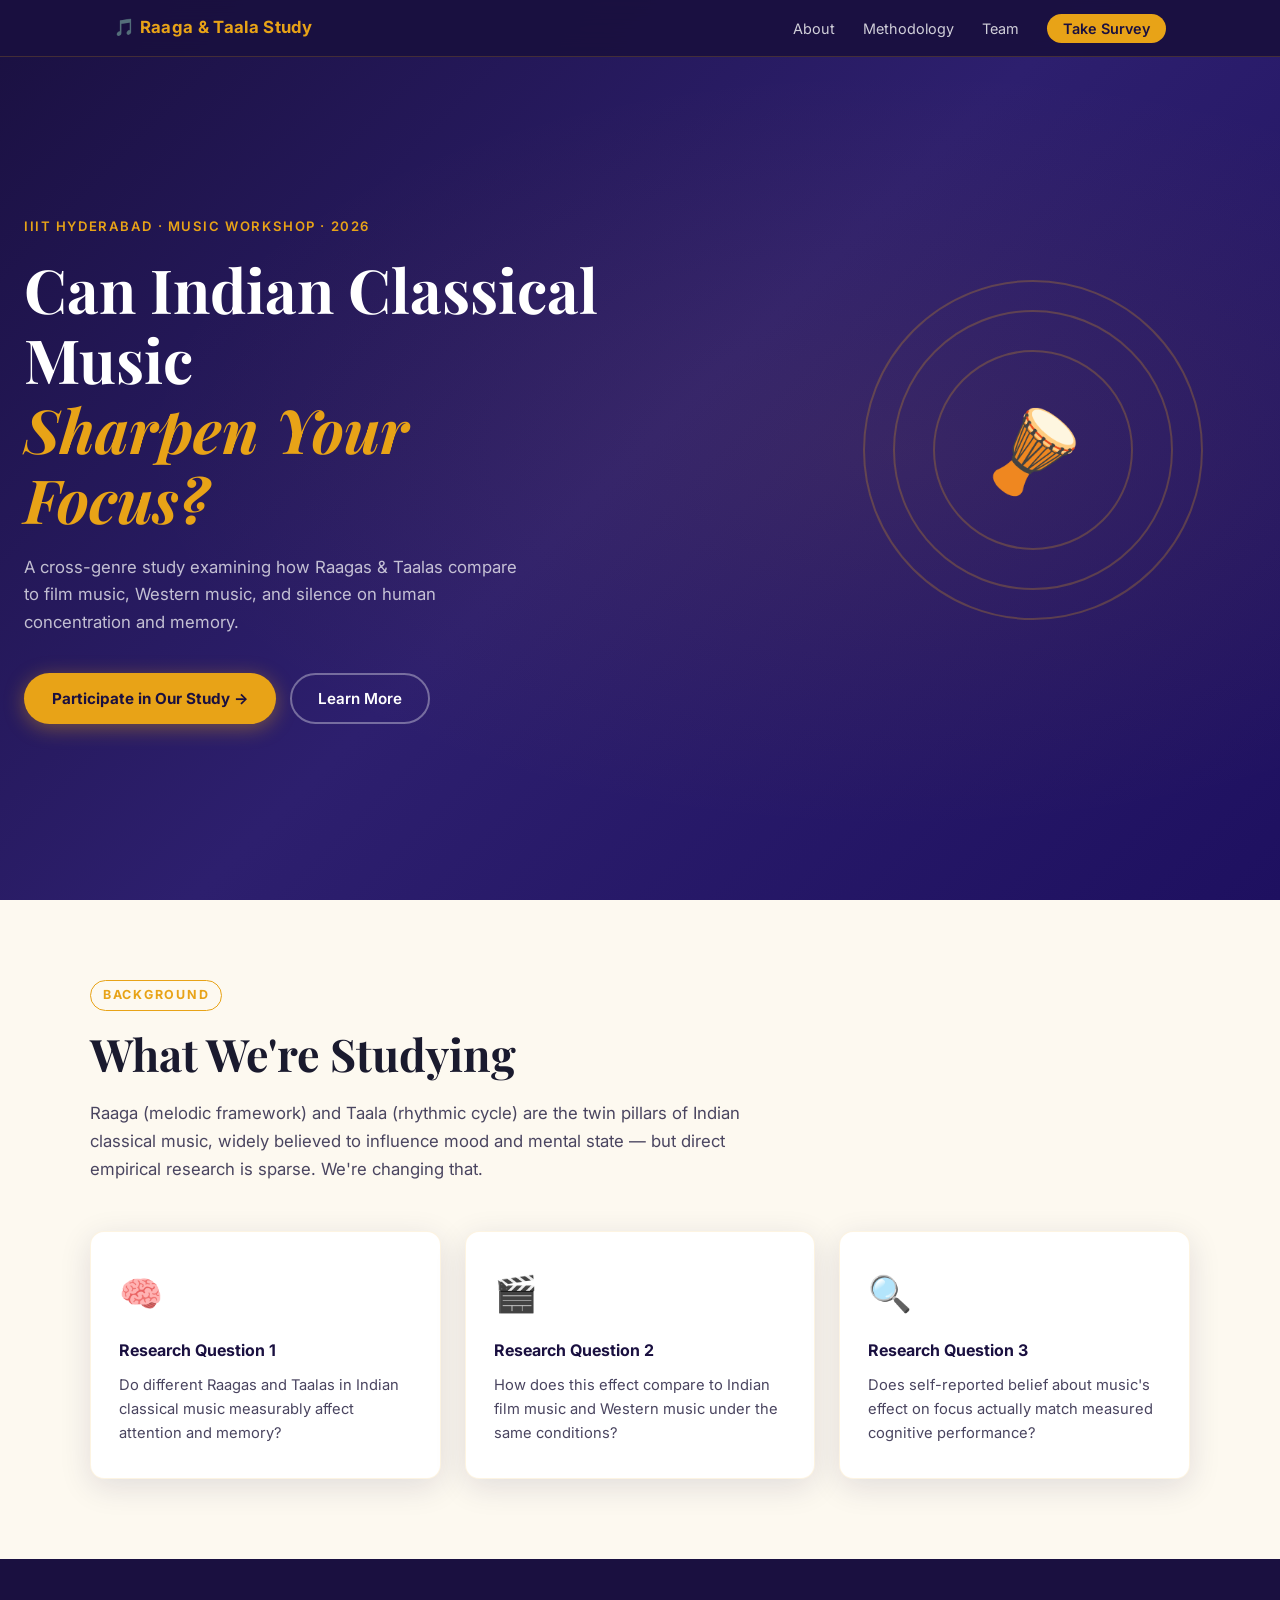
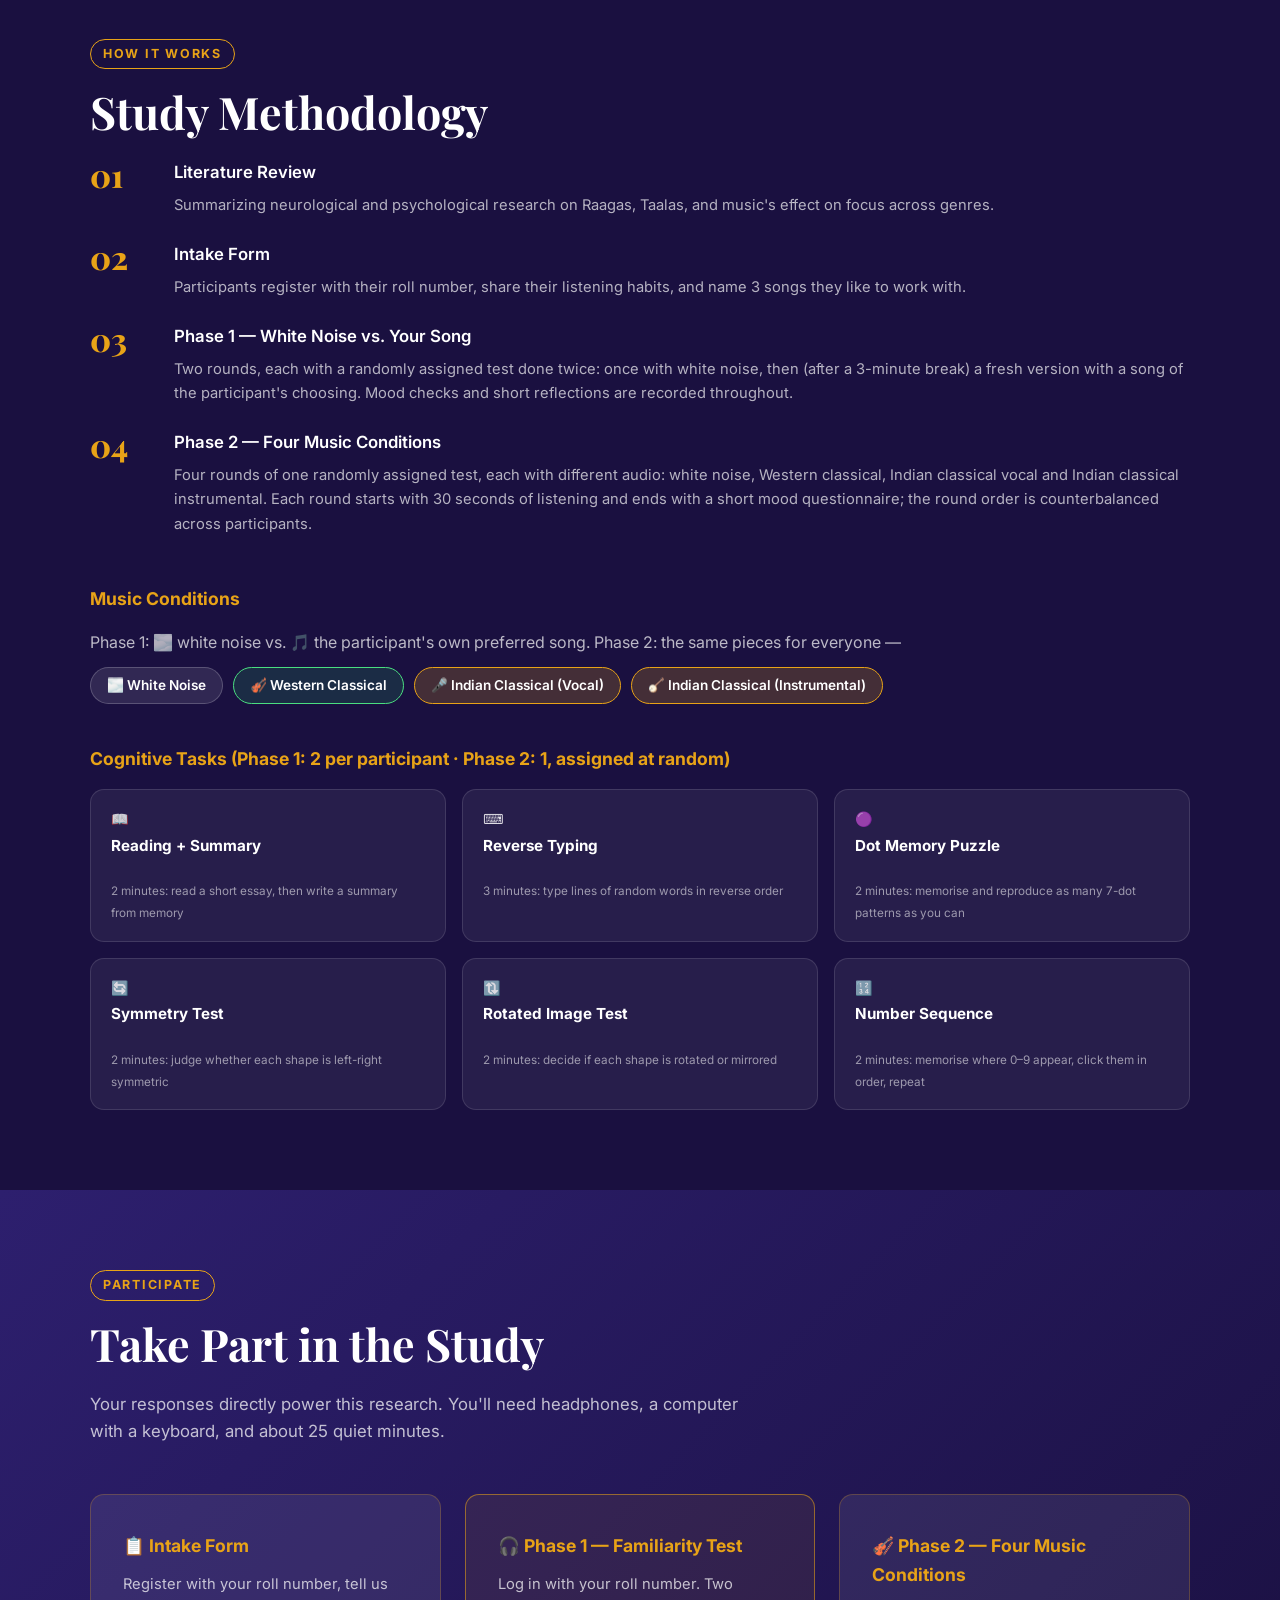
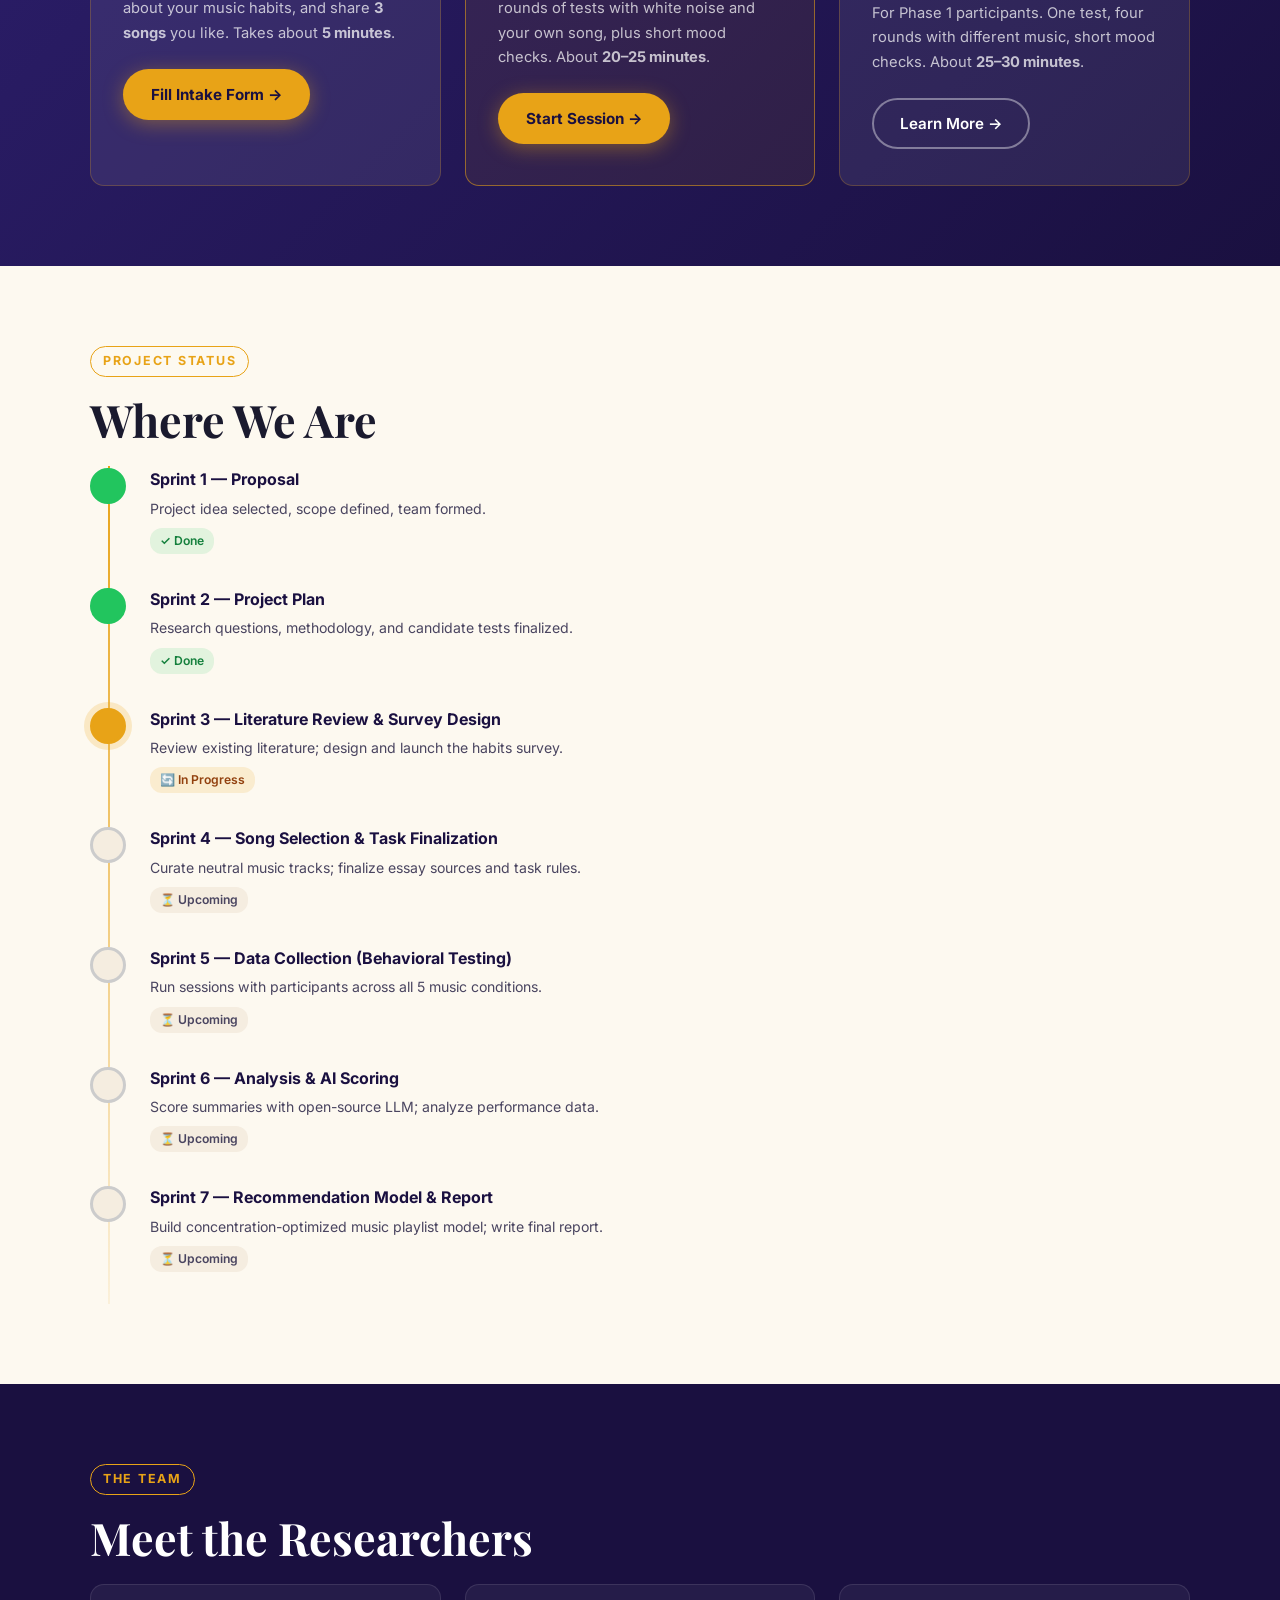
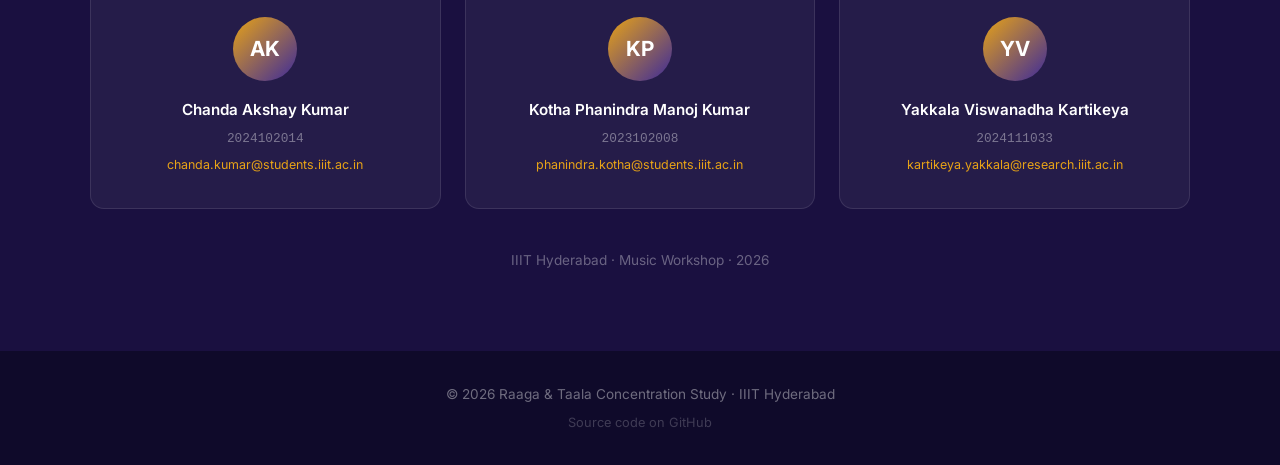
==== commit c6ac0c4b: "Update estimated duration for Phase 2 participation to 25–30 minutes" ====
--- a/index.html
+++ b/index.html
@@ -146,7 +146,7 @@
         </div>
         <div class="survey-box">
           <h3>🎻 Phase 2 — Four Music Conditions</h3>
-          <p>For Phase 1 participants. One test, four rounds with different music, short mood checks. About <strong>20–25 minutes</strong>.</p>
+          <p>For Phase 1 participants. One test, four rounds with different music, short mood checks. About <strong>25–30 minutes</strong>.</p>
           <a href="phase2.html" class="btn-outline">Learn More →</a>
         </div>
       </div>
@@ -254,6 +254,7 @@
     <p style="margin-top:6px;opacity:0.5;font-size:0.8rem;">Source code on <a href="https://github.com/akshaybunny18/raaga-taala-study" style="color:inherit">GitHub</a></p>
   </footer>
 
+  <script src="api.js"></script> <!-- resends any saves that failed earlier -->
   <script src="main.js"></script>
 </body>
 </html>
